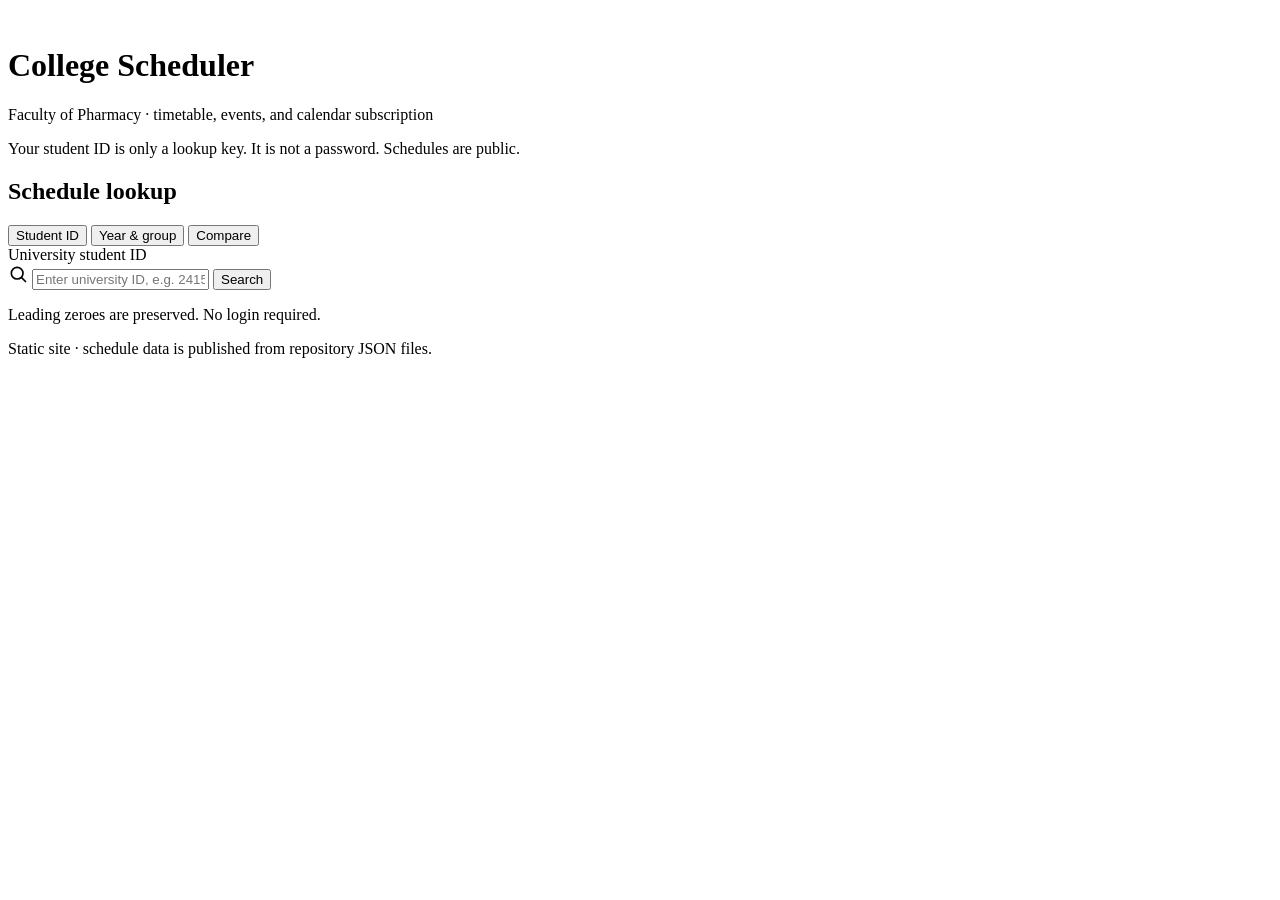
==== index.html @ 654dec91 "Update index.html" ====
<!doctype html>
<html lang="en">
  <head>
    <meta charset="utf-8" />
    <meta name="viewport" content="width=device-width, initial-scale=1" />
    <meta name="color-scheme" content="light" />
    <meta
      name="description"
      content="College timetable lookup with Google Calendar-style weekly and daily schedule views, plus a cross-cohort schedule comparison tool."
    />
    <title>College Scheduler</title>

    <link rel="icon" type="image/svg+xml" href="assets/favicon.svg" />
    <link rel="apple-touch-icon" href="assets/favicon.svg" />
    <meta name="theme-color" content="#1a73e8" />

    <link rel="stylesheet" href="assets/css/main.css" />
    <link rel="stylesheet" href="assets/css/components.css" />
    <link rel="stylesheet" href="assets/css/schedule.css" />
    <style>
      .field-grid-4 { grid-template-columns: repeat(4, minmax(0, 1fr)); }
      @media (max-width: 980px) { .field-grid-4 { grid-template-columns: repeat(2, minmax(0, 1fr)); } }
      @media (max-width: 560px) { .field-grid-4 { grid-template-columns: minmax(0, 1fr); } }

      /* ---- Compare tab ---- */
      .cmp-subseg { display: inline-flex; gap: 6px; margin: 4px 0 12px; }
      .cmp-subseg button {
        border: 1px solid var(--line); background: var(--surface); color: var(--text);
        padding: 6px 12px; border-radius: 999px; cursor: pointer; font: inherit; font-size: 0.85rem;
      }
      .cmp-subseg button.active { background: var(--accent-soft); border-color: var(--accent); color: var(--accent); font-weight: 600; }
      .cmp-controls { display: flex; flex-wrap: wrap; gap: 10px 14px; align-items: flex-end; }
      .cmp-controls .field { display: flex; flex-direction: column; gap: 3px; min-width: 0; }
      .cmp-controls label { font-size: 0.72rem; color: var(--muted); text-transform: uppercase; letter-spacing: .03em; }
      .cmp-controls input, .cmp-controls select { font: inherit; padding: 6px 8px; border: 1px solid var(--line); border-radius: 8px; background: var(--surface); color: var(--text); min-width: 0; }
      .cmp-controls input[type="time"] { width: 110px; }
      .cmp-controls input[type="date"] { width: 150px; }
      .cmp-radio { display: inline-flex; gap: 10px; align-items: center; font-size: 0.85rem; }
      .cmp-quick { display: flex; flex-wrap: wrap; gap: 4px; }
      .cmp-quick button { border: 1px solid var(--line); background: var(--surface); border-radius: 6px; padding: 3px 7px; font: inherit; font-size: 0.72rem; cursor: pointer; color: var(--text); }
      .cmp-quick button:hover { border-color: var(--accent); color: var(--accent); }
      .cmp-summary { font-size: 0.85rem; color: var(--muted); margin: 8px 0; }
      .cmp-summary strong { color: var(--text); }

      .cmp-chips { display: flex; flex-wrap: wrap; gap: 6px; margin: 8px 0; min-height: 28px; }
      .cmp-chip { display: inline-flex; align-items: center; gap: 6px; border: 1px solid var(--line); border-radius: 999px; padding: 3px 6px 3px 10px; font-size: 0.8rem; background: var(--surface); }
      .cmp-chip.ref { border-color: var(--accent); background: var(--accent-soft); }
      .cmp-chip .cmp-chip-star { border: none; background: none; cursor: pointer; font-size: 0.85rem; color: var(--muted); padding: 0 2px; }
      .cmp-chip.ref .cmp-chip-star { color: var(--accent); }
      .cmp-chip .cmp-chip-x { border: none; background: none; cursor: pointer; color: var(--muted); font-size: 0.9rem; line-height: 1; padding: 0 2px; }
      .cmp-chip .cmp-chip-x:hover { color: #d93025; }

      .cmp-scroll { overflow: auto; max-height: 70vh; border: 1px solid var(--line); border-radius: 10px; }
      table.cmp-table { border-collapse: collapse; width: 100%; font-size: 0.82rem; }
      table.cmp-table th, table.cmp-table td { padding: 6px 9px; border-bottom: 1px solid var(--line); text-align: left; vertical-align: top; }
      table.cmp-table thead th { position: sticky; top: 0; background: var(--surface); z-index: 2; font-size: 0.72rem; text-transform: uppercase; letter-spacing: .03em; color: var(--muted); }
      table.cmp-table td.cmp-time { white-space: nowrap; color: var(--muted); font-variant-numeric: tabular-nums; position: sticky; left: 0; background: var(--surface); z-index: 1; }
      table.cmp-table thead th.cmp-time { z-index: 3; }
      .cmp-status-free { color: #188038; font-weight: 600; }
      .cmp-status-busy { color: #b06000; font-weight: 600; }
      .cmp-ev { display: block; padding: 1px 4px; border-radius: 5px; margin: 1px 0; border-left: 3px solid var(--line); }
      .cmp-ev.free { color: var(--muted); border-left-color: transparent; }
      .cmp-swok { color: #188038; font-weight: 700; }
      .cmp-swbad { color: #d93025; font-weight: 700; }
      .cmp-col-ref { background: var(--accent-soft); }
      .cmp-common { display: flex; flex-wrap: wrap; gap: 6px; margin-top: 8px; }
      .cmp-common .win { border: 1px solid #188038; color: #188038; background: #e6f4ea; border-radius: 6px; padding: 2px 8px; font-size: 0.78rem; }
      .cmp-empty { color: var(--muted); font-size: 0.85rem; padding: 8px 0; }
      .cmp-actions { display: flex; flex-wrap: wrap; gap: 8px; margin-top: 8px; }
    </style>
  </head>
  <body>
    <div class="app-shell">
      <header class="topbar">
        <div class="topbar-brand">
          <img class="logo-mark" src="assets/favicon.svg" alt="" aria-hidden="true" />
          <div class="brand-text">
            <h1 id="site-title">College Scheduler</h1>
            <p id="site-subtitle">
              Faculty of Pharmacy · timetable, events, and calendar subscription
            </p>
          </div>
        </div>

        <p class="privacy-note" id="privacy-notice">
          Your student ID is only a lookup key. It is not a password. Schedules are public.
        </p>
      </header>

      <section class="lookup-panel" aria-labelledby="lookup-heading">
        <h2 id="lookup-heading" class="sr-only">Schedule lookup</h2>

        <div class="lookup-card">
          <div class="segmented" role="group" aria-label="Lookup method">
            <button type="button" class="segment active" data-mode="id" aria-pressed="true">
              Student ID
            </button>
            <button type="button" class="segment" data-mode="manual" aria-pressed="false">
              Year &amp; group
            </button>
            <button type="button" class="segment" data-mode="compare" aria-pressed="false">
              Compare
            </button>
          </div>

          <form id="id-form" class="lookup-form">
            <label class="sr-only" for="student-id">University student ID</label>
            <div class="search-field">
              <span class="search-icon" aria-hidden="true">
                <svg viewBox="0 0 24 24" width="20" height="20" fill="none" stroke="currentColor" stroke-width="2" stroke-linecap="round" stroke-linejoin="round">
                  <circle cx="11" cy="11" r="7"></circle>
                  <line x1="21" y1="21" x2="16.65" y2="16.65"></line>
                </svg>
              </span>
              <input
                id="student-id"
                name="student-id"
                type="text"
                inputmode="numeric"
                autocomplete="off"
                spellcheck="false"
                placeholder="Enter university ID, e.g. 2415001"
                required
              />
              <button class="btn primary" type="submit">Search</button>
            </div>
            <p class="hint">Leading zeroes are preserved. No login required.</p>
          </form>

          <form id="manual-form" class="lookup-form" hidden>
            <div class="field-grid field-grid-4">
              <div class="field">
                <label for="program-select">Program</label>
                <select id="program-select" required></select>
              </div>
              <div class="field">
                <label for="year-select">Academic year</label>
                <select id="year-select" required></select>
              </div>
              <div class="field">
                <label for="level-select">Year</label>
                <select id="level-select" required></select>
              </div>
              <div class="field">
                <label for="group-select">Practical group</label>
                <select id="group-select" required></select>
              </div>
            </div>

            <div class="form-actions">
              <button class="btn primary" type="submit">View timetable</button>
              <p class="hint">
                Pick your year (1st, 2nd, 3rd…), then the group printed on your official schedule.
              </p>
            </div>
          </form>

          <form id="compare-form" class="lookup-form" hidden>
            <div class="cmp-subseg" role="group" aria-label="Compare mode">
              <button type="button" class="active" data-cmode="slot" aria-pressed="true">Slot finder</button>
              <button type="button" data-cmode="side" aria-pressed="false">Side by side</button>
            </div>

            <!-- Slot finder (event organizers) -->
            <div id="cmp-slot-panel">
              <div class="cmp-controls">
                <div class="field">
                  <label for="cmp-scope">Scope</label>
                  <select id="cmp-scope">
                    <option value="all">All programs</option>
                    <option value="pharmd">PharmD (general)</option>
                    <option value="clinical-pharmacy">Clinical Pharmacy</option>
                  </select>
                </div>
                <div class="field">
                  <label>Granularity</label>
                  <span class="cmp-radio">
                    <label><input type="radio" name="cmp-gran" value="group" checked /> Group</label>
                    <label><input type="radio" name="cmp-gran" value="subgroup" /> Subgroup</label>
                  </span>
                </div>
                <div class="field">
                  <label for="cmp-date">Date</label>
                  <input type="date" id="cmp-date" required />
                </div>
                <div class="field">
                  <label for="cmp-start">From</label>
                  <input type="time" id="cmp-start" value="17:00" required />
                </div>
                <div class="field">
                  <label for="cmp-end">To</label>
                  <input type="time" id="cmp-end" value="18:00" required />
                </div>
                <div class="field">
                  <label>Quick fill</label>
                  <span class="cmp-quick" id="cmp-quick">
                    <button type="button" data-wd="Sunday">Sun</button>
                    <button type="button" data-wd="Monday">Mon</button>
                    <button type="button" data-wd="Tuesday">Tue</button>
                    <button type="button" data-wd="Wednesday">Wed</button>
                    <button type="button" data-wd="Thursday">Thu</button>
                    <button type="button" data-wd="Friday">Fri</button>
                    <button type="button" data-wd="Saturday">Sat</button>
                  </span>
                </div>
                <div class="field">
                  <label>&nbsp;</label>
                  <button class="btn primary" type="submit">Find free cohorts</button>
                </div>
              </div>
              <p class="hint">Pick the actual date — rotation weeks, batch ranges, exams and the mid‑term blackout are honored, so “Monday 5pm” is answered for that specific Monday.</p>
              <div id="cmp-slot-result"></div>
            </div>

            <!-- Side by side (class switching / comparison) -->
            <div id="cmp-side-panel" hidden>
              <div class="cmp-controls">
                <div class="field">
                  <label for="cmp-p-program">Program</label>
                  <select id="cmp-p-program"></select>
                </div>
                <div class="field">
                  <label for="cmp-p-year">Academic year</label>
                  <select id="cmp-p-year"></select>
                </div>
                <div class="field">
                  <label for="cmp-p-level">Year</label>
                  <select id="cmp-p-level"></select>
                </div>
                <div class="field">
                  <label for="cmp-p-group">Group</label>
                  <select id="cmp-p-group"></select>
                </div>
                <div class="field">
                  <label for="cmp-p-sub">Subgroup</label>
                  <select id="cmp-p-sub">
                    <option value="">Whole group</option>
                  </select>
                </div>
                <div class="field">
                  <label>&nbsp;</label>
                  <div class="cmp-actions">
                    <button class="btn quiet" type="button" id="cmp-add">Add</button>
                    <button class="btn quiet" type="button" id="cmp-add-all-year">Add all of this year</button>
                    <button class="btn quiet" type="button" id="cmp-add-mine">＋ My schedule</button>
                    <button class="btn quiet" type="button" id="cmp-clear">Clear</button>
                  </div>
                </div>
              </div>

              <div class="cmp-chips" id="cmp-chips" aria-label="Selected cohorts to compare"></div>

              <div class="cmp-controls" style="margin-top:6px;">
                <div class="field">
                  <label>Day</label>
                  <div class="cmp-actions" style="margin:0;">
                    <button class="icon-btn" type="button" id="cmp-prev-day" aria-label="Previous day">‹</button>
                    <button class="btn quiet" type="button" id="cmp-today-day">Today</button>
                    <button class="icon-btn" type="button" id="cmp-next-day" aria-label="Next day">›</button>
                  </div>
                </div>
                <div class="field">
                  <label for="cmp-side-date">Date</label>
                  <input type="date" id="cmp-side-date" required />
                </div>
              </div>

              <div id="cmp-side-result"></div>
            </div>
          </form>

          <div id="status" class="status info" role="status" aria-live="polite"></div>
        </div>
      </section>

      <section id="result" class="workspace" hidden>
        <div class="workspace-header">
          <div class="workspace-title">
            <h2 id="period-heading">Schedule</h2>
            <div class="nav-controls">
              <button type="button" class="icon-btn" id="prev-period" aria-label="Previous period">‹</button>
              <button type="button" class="btn quiet" id="today-btn">Today</button>
              <button type="button" class="icon-btn" id="next-period" aria-label="Next period">›</button>
            </div>
          </div>

          <div class="view-switch" role="group" aria-label="Calendar view">
            <button type="button" class="view-btn active" data-view="weekly">Week</button>
            <button type="button" class="view-btn" data-view="daily">Day</button>
            <button type="button" class="view-btn" data-view="upcoming">List</button>
          </div>
        </div>

        <div id="assignment-summary" class="summary-strip"></div>
        <div id="timetable" class="calendar-container"></div>

        <section class="subscription-card" aria-labelledby="subscription-heading">
          <h2 id="subscription-heading">Google Calendar subscription</h2>
          <div id="calendar-links"></div>
        </section>
      </section>

      <footer class="footer">
        Static site · schedule data is published from repository JSON files.
      </footer>
    </div>

    <script type="module" src="assets/js/app.js"></script>
  </body>
</html>
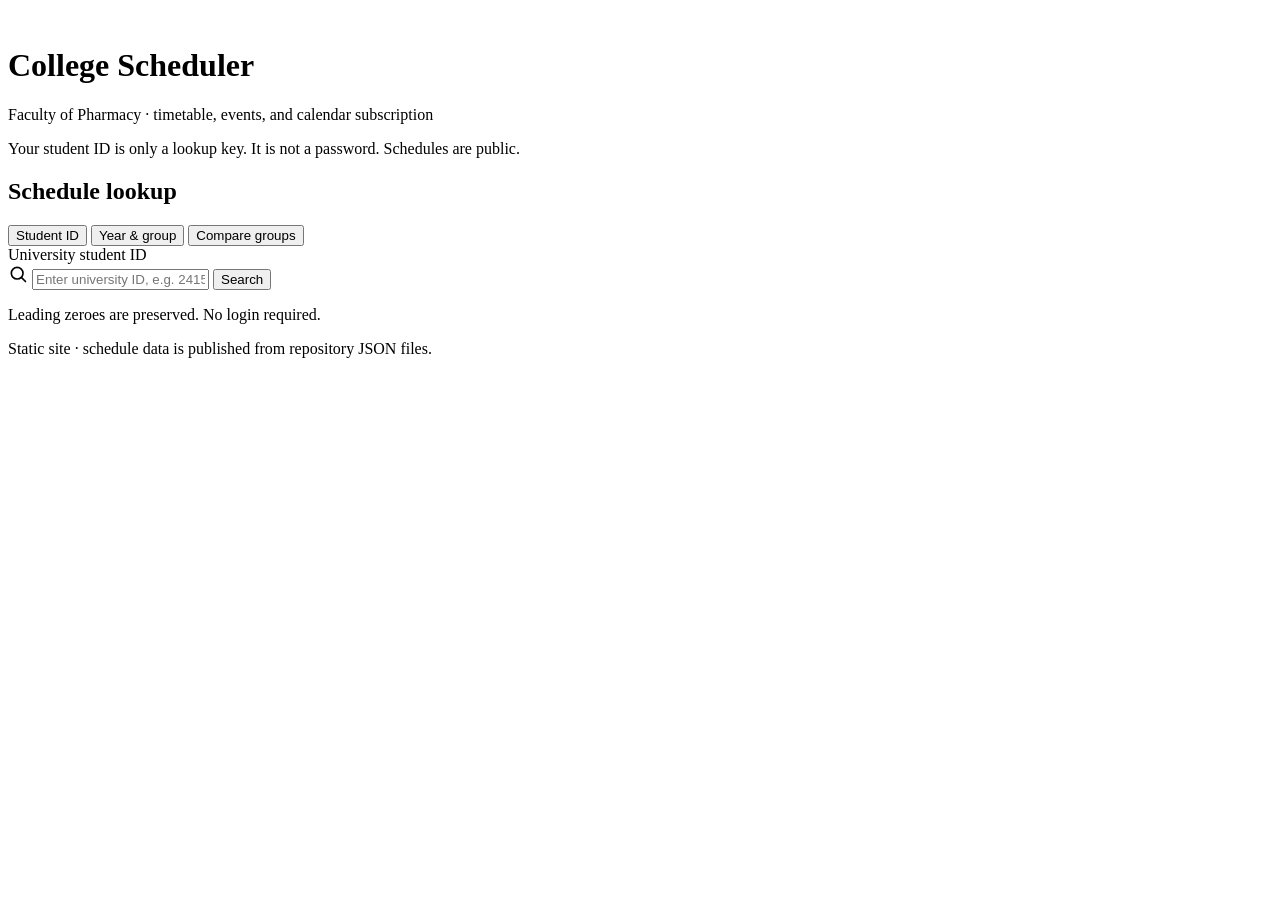
==== commit 5e51dac1: "Update index.html" ====
--- a/index.html
+++ b/index.html
@@ -6,7 +6,7 @@
     <meta name="color-scheme" content="light" />
     <meta
       name="description"
-      content="College timetable lookup with Google Calendar-style weekly and daily schedule views, plus a cross-cohort schedule comparison tool."
+      content="College timetable lookup with Google Calendar-style weekly and daily schedule views, plus a cross-group schedule comparison tool."
     />
     <title>College Scheduler</title>
 
@@ -23,50 +23,62 @@
       @media (max-width: 560px) { .field-grid-4 { grid-template-columns: minmax(0, 1fr); } }
 
       /* ---- Compare tab ---- */
-      .cmp-subseg { display: inline-flex; gap: 6px; margin: 4px 0 12px; }
-      .cmp-subseg button {
-        border: 1px solid var(--line); background: var(--surface); color: var(--text);
-        padding: 6px 12px; border-radius: 999px; cursor: pointer; font: inherit; font-size: 0.85rem;
-      }
-      .cmp-subseg button.active { background: var(--accent-soft); border-color: var(--accent); color: var(--accent); font-weight: 600; }
+      .cmp-intro { background: var(--accent-soft); border: 1px solid var(--accent); border-radius: 10px; padding: 10px 12px; font-size: 0.9rem; margin-bottom: 12px; }
+      .cmp-intro strong { color: var(--accent); }
+      .cmp-modes { display: grid; grid-template-columns: 1fr 1fr; gap: 10px; margin-bottom: 14px; }
+      @media (max-width: 640px) { .cmp-modes { grid-template-columns: 1fr; } }
+      .cmp-mode-card { border: 1px solid var(--line); border-radius: 12px; padding: 12px; cursor: pointer; background: var(--surface); text-align: left; font: inherit; color: var(--text); }
+      .cmp-mode-card.active { border-color: var(--accent); box-shadow: 0 0 0 2px var(--accent-soft); }
+      .cmp-mode-card h3 { margin: 0 0 4px; font-size: 1rem; }
+      .cmp-mode-card p { margin: 0; font-size: 0.82rem; color: var(--muted); }
+      .cmp-mode-card .emoji { font-size: 1.3rem; margin-right: 6px; }
+
       .cmp-controls { display: flex; flex-wrap: wrap; gap: 10px 14px; align-items: flex-end; }
       .cmp-controls .field { display: flex; flex-direction: column; gap: 3px; min-width: 0; }
       .cmp-controls label { font-size: 0.72rem; color: var(--muted); text-transform: uppercase; letter-spacing: .03em; }
-      .cmp-controls input, .cmp-controls select { font: inherit; padding: 6px 8px; border: 1px solid var(--line); border-radius: 8px; background: var(--surface); color: var(--text); min-width: 0; }
+      .cmp-controls input, .cmp-controls select { font: inherit; padding: 7px 8px; border: 1px solid var(--line); border-radius: 8px; background: var(--surface); color: var(--text); min-width: 0; }
       .cmp-controls input[type="time"] { width: 110px; }
-      .cmp-controls input[type="date"] { width: 150px; }
-      .cmp-radio { display: inline-flex; gap: 10px; align-items: center; font-size: 0.85rem; }
+      .cmp-controls input[type="date"] { width: 155px; }
+      .cmp-radio { display: inline-flex; gap: 12px; align-items: center; font-size: 0.85rem; padding: 7px 0; }
+      .cmp-radio label { display: inline-flex; gap: 5px; align-items: center; text-transform: none; letter-spacing: 0; color: var(--text); font-size: 0.85rem; }
       .cmp-quick { display: flex; flex-wrap: wrap; gap: 4px; }
-      .cmp-quick button { border: 1px solid var(--line); background: var(--surface); border-radius: 6px; padding: 3px 7px; font: inherit; font-size: 0.72rem; cursor: pointer; color: var(--text); }
+      .cmp-quick button { border: 1px solid var(--line); background: var(--surface); border-radius: 6px; padding: 5px 8px; font: inherit; font-size: 0.78rem; cursor: pointer; color: var(--text); }
       .cmp-quick button:hover { border-color: var(--accent); color: var(--accent); }
-      .cmp-summary { font-size: 0.85rem; color: var(--muted); margin: 8px 0; }
-      .cmp-summary strong { color: var(--text); }
-
-      .cmp-chips { display: flex; flex-wrap: wrap; gap: 6px; margin: 8px 0; min-height: 28px; }
-      .cmp-chip { display: inline-flex; align-items: center; gap: 6px; border: 1px solid var(--line); border-radius: 999px; padding: 3px 6px 3px 10px; font-size: 0.8rem; background: var(--surface); }
+
+      .cmp-legend { display: flex; flex-wrap: wrap; gap: 14px; font-size: 0.8rem; margin: 10px 0; color: var(--muted); }
+      .cmp-legend .dot { display: inline-block; width: 10px; height: 10px; border-radius: 50%; margin-right: 5px; vertical-align: middle; }
+      .dot-free { background: #188038; } .dot-busy { background: #b06000; } .dot-nodata { background: #9aa0a6; }
+
+      .cmp-summary { font-size: 0.95rem; margin: 8px 0; line-height: 1.5; }
+      .cmp-summary .big { font-size: 1.15rem; font-weight: 700; }
+      .cmp-summary .free-n { color: #188038; } .cmp-summary .busy-n { color: #b06000; } .cmp-summary .nodata-n { color: #9aa0a6; }
+
+      .cmp-chips { display: flex; flex-wrap: wrap; gap: 6px; margin: 8px 0; min-height: 30px; }
+      .cmp-chip { display: inline-flex; align-items: center; gap: 6px; border: 1px solid var(--line); border-radius: 999px; padding: 4px 6px 4px 10px; font-size: 0.82rem; background: var(--surface); }
       .cmp-chip.ref { border-color: var(--accent); background: var(--accent-soft); }
-      .cmp-chip .cmp-chip-star { border: none; background: none; cursor: pointer; font-size: 0.85rem; color: var(--muted); padding: 0 2px; }
+      .cmp-chip .cmp-chip-star { border: none; background: none; cursor: pointer; font-size: 0.95rem; color: var(--muted); padding: 0 2px; }
       .cmp-chip.ref .cmp-chip-star { color: var(--accent); }
-      .cmp-chip .cmp-chip-x { border: none; background: none; cursor: pointer; color: var(--muted); font-size: 0.9rem; line-height: 1; padding: 0 2px; }
+      .cmp-chip .cmp-chip-x { border: none; background: none; cursor: pointer; color: var(--muted); font-size: 1rem; line-height: 1; padding: 0 3px; }
       .cmp-chip .cmp-chip-x:hover { color: #d93025; }
 
       .cmp-scroll { overflow: auto; max-height: 70vh; border: 1px solid var(--line); border-radius: 10px; }
-      table.cmp-table { border-collapse: collapse; width: 100%; font-size: 0.82rem; }
-      table.cmp-table th, table.cmp-table td { padding: 6px 9px; border-bottom: 1px solid var(--line); text-align: left; vertical-align: top; }
-      table.cmp-table thead th { position: sticky; top: 0; background: var(--surface); z-index: 2; font-size: 0.72rem; text-transform: uppercase; letter-spacing: .03em; color: var(--muted); }
+      table.cmp-table { border-collapse: collapse; width: 100%; font-size: 0.85rem; }
+      table.cmp-table th, table.cmp-table td { padding: 7px 10px; border-bottom: 1px solid var(--line); text-align: left; vertical-align: top; }
+      table.cmp-table thead th { position: sticky; top: 0; background: var(--surface); z-index: 2; font-size: 0.74rem; text-transform: uppercase; letter-spacing: .03em; color: var(--muted); }
       table.cmp-table td.cmp-time { white-space: nowrap; color: var(--muted); font-variant-numeric: tabular-nums; position: sticky; left: 0; background: var(--surface); z-index: 1; }
       table.cmp-table thead th.cmp-time { z-index: 3; }
       .cmp-status-free { color: #188038; font-weight: 600; }
       .cmp-status-busy { color: #b06000; font-weight: 600; }
-      .cmp-ev { display: block; padding: 1px 4px; border-radius: 5px; margin: 1px 0; border-left: 3px solid var(--line); }
+      .cmp-status-nodata { color: #9aa0a6; font-style: italic; }
+      .cmp-ev { display: block; padding: 2px 5px; border-radius: 5px; margin: 1px 0; border-left: 3px solid var(--line); }
       .cmp-ev.free { color: var(--muted); border-left-color: transparent; }
-      .cmp-swok { color: #188038; font-weight: 700; }
-      .cmp-swbad { color: #d93025; font-weight: 700; }
+      .cmp-swok { color: #188038; font-weight: 700; } .cmp-swbad { color: #d93025; font-weight: 700; }
       .cmp-col-ref { background: var(--accent-soft); }
       .cmp-common { display: flex; flex-wrap: wrap; gap: 6px; margin-top: 8px; }
-      .cmp-common .win { border: 1px solid #188038; color: #188038; background: #e6f4ea; border-radius: 6px; padding: 2px 8px; font-size: 0.78rem; }
-      .cmp-empty { color: var(--muted); font-size: 0.85rem; padding: 8px 0; }
-      .cmp-actions { display: flex; flex-wrap: wrap; gap: 8px; margin-top: 8px; }
+      .cmp-common .win { border: 1px solid #188038; color: #188038; background: #e6f4ea; border-radius: 6px; padding: 3px 9px; font-size: 0.8rem; }
+      .cmp-empty { color: var(--muted); font-size: 0.88rem; padding: 8px 0; }
+      .cmp-actions { display: flex; flex-wrap: wrap; gap: 8px; margin-top: 8px; align-items: center; }
+      .cmp-toggle { display: inline-flex; gap: 6px; align-items: center; font-size: 0.85rem; }
     </style>
   </head>
   <body>
@@ -99,7 +111,7 @@
               Year &amp; group
             </button>
             <button type="button" class="segment" data-mode="compare" aria-pressed="false">
-              Compare
+              Compare groups
             </button>
           </div>
 
@@ -156,43 +168,33 @@
           </form>
 
           <form id="compare-form" class="lookup-form" hidden>
-            <div class="cmp-subseg" role="group" aria-label="Compare mode">
-              <button type="button" class="active" data-cmode="slot" aria-pressed="true">Slot finder</button>
-              <button type="button" data-cmode="side" aria-pressed="false">Side by side</button>
-            </div>
-
-            <!-- Slot finder (event organizers) -->
+            <div class="cmp-intro">
+              <strong>Compare class groups.</strong> Two ways to use it: <em>Find a free time</em>
+              (pick a day + time and see which groups are free — for planning an event), or
+              <em>Compare groups side by side</em> (see exactly when two or more groups overlap —
+              for swapping a class). Nothing you enter here is saved or sent anywhere.
+            </div>
+
+            <div class="cmp-modes" role="group" aria-label="What do you want to do?">
+              <button type="button" class="cmp-mode-card active" data-cmode="slot" aria-pressed="true">
+                <h3><span class="emoji" aria-hidden="true">🔍</span>Find a free time</h3>
+                <p>“Is Monday 5pm free for most groups?” — get a free/busy list for one moment.</p>
+              </button>
+              <button type="button" class="cmp-mode-card" data-cmode="side" aria-pressed="false">
+                <h3><span class="emoji" aria-hidden="true">🔀</span>Compare groups side by side</h3>
+                <p>“Can I switch into 2B’s Wednesday?” — see two or more groups’ days together.</p>
+              </button>
+            </div>
+
+            <!-- Find a free time (event planners) -->
             <div id="cmp-slot-panel">
               <div class="cmp-controls">
                 <div class="field">
-                  <label for="cmp-scope">Scope</label>
-                  <select id="cmp-scope">
-                    <option value="all">All programs</option>
-                    <option value="pharmd">PharmD (general)</option>
-                    <option value="clinical-pharmacy">Clinical Pharmacy</option>
-                  </select>
-                </div>
-                <div class="field">
-                  <label>Granularity</label>
-                  <span class="cmp-radio">
-                    <label><input type="radio" name="cmp-gran" value="group" checked /> Group</label>
-                    <label><input type="radio" name="cmp-gran" value="subgroup" /> Subgroup</label>
-                  </span>
-                </div>
-                <div class="field">
-                  <label for="cmp-date">Date</label>
+                  <label for="cmp-date">Which day?</label>
                   <input type="date" id="cmp-date" required />
                 </div>
                 <div class="field">
-                  <label for="cmp-start">From</label>
-                  <input type="time" id="cmp-start" value="17:00" required />
-                </div>
-                <div class="field">
-                  <label for="cmp-end">To</label>
-                  <input type="time" id="cmp-end" value="18:00" required />
-                </div>
-                <div class="field">
-                  <label>Quick fill</label>
+                  <label>Or jump to a weekday</label>
                   <span class="cmp-quick" id="cmp-quick">
                     <button type="button" data-wd="Sunday">Sun</button>
                     <button type="button" data-wd="Monday">Mon</button>
@@ -204,16 +206,40 @@
                   </span>
                 </div>
                 <div class="field">
+                  <label for="cmp-start">From</label>
+                  <input type="time" id="cmp-start" value="09:00" required />
+                </div>
+                <div class="field">
+                  <label for="cmp-end">To</label>
+                  <input type="time" id="cmp-end" value="10:00" required />
+                </div>
+                <div class="field">
+                  <label for="cmp-scope">Which program?</label>
+                  <select id="cmp-scope">
+                    <option value="all">Both programs</option>
+                    <option value="pharmd">PharmD (general)</option>
+                    <option value="clinical-pharmacy">Clinical Pharmacy</option>
+                  </select>
+                </div>
+                <div class="field">
+                  <label>Show as</label>
+                  <span class="cmp-radio">
+                    <label><input type="radio" name="cmp-gran" value="group" checked /> Whole group</label>
+                    <label><input type="radio" name="cmp-gran" value="subgroup" /> Sub‑group (1A, 1B…)</label>
+                  </span>
+                </div>
+                <div class="field">
                   <label>&nbsp;</label>
-                  <button class="btn primary" type="submit">Find free cohorts</button>
-                </div>
-              </div>
-              <p class="hint">Pick the actual date — rotation weeks, batch ranges, exams and the mid‑term blackout are honored, so “Monday 5pm” is answered for that specific Monday.</p>
+                  <button class="btn primary" type="submit">Check who’s free</button>
+                </div>
+              </div>
+              <p class="hint">Pick the <strong>exact date</strong> — the tool honors alternating A/B weeks, batch times, one‑off exams and the mid‑term break, so “Monday 9am” is answered for that specific Monday.</p>
               <div id="cmp-slot-result"></div>
             </div>
 
-            <!-- Side by side (class switching / comparison) -->
+            <!-- Compare side by side (class swapping) -->
             <div id="cmp-side-panel" hidden>
+              <p class="hint" style="margin-bottom:8px;">Add the groups you want to compare, then <strong>★ the one you’re trying to fit around</strong> (e.g. your own). A ✓ next to a session means the ★ group is free then, so you could sit it; ✗ means they’re busy.</p>
               <div class="cmp-controls">
                 <div class="field">
                   <label for="cmp-p-program">Program</label>
@@ -232,27 +258,27 @@
                   <select id="cmp-p-group"></select>
                 </div>
                 <div class="field">
-                  <label for="cmp-p-sub">Subgroup</label>
+                  <label for="cmp-p-sub">Sub‑group</label>
                   <select id="cmp-p-sub">
                     <option value="">Whole group</option>
                   </select>
                 </div>
                 <div class="field">
                   <label>&nbsp;</label>
-                  <div class="cmp-actions">
-                    <button class="btn quiet" type="button" id="cmp-add">Add</button>
+                  <div class="cmp-actions" style="margin:0;">
+                    <button class="btn quiet" type="button" id="cmp-add">＋ Add this group</button>
                     <button class="btn quiet" type="button" id="cmp-add-all-year">Add all of this year</button>
                     <button class="btn quiet" type="button" id="cmp-add-mine">＋ My schedule</button>
-                    <button class="btn quiet" type="button" id="cmp-clear">Clear</button>
+                    <button class="btn quiet" type="button" id="cmp-clear">Clear all</button>
                   </div>
                 </div>
               </div>
 
-              <div class="cmp-chips" id="cmp-chips" aria-label="Selected cohorts to compare"></div>
+              <div class="cmp-chips" id="cmp-chips" aria-label="Groups selected for comparison"></div>
 
               <div class="cmp-controls" style="margin-top:6px;">
                 <div class="field">
-                  <label>Day</label>
+                  <label>Day to view</label>
                   <div class="cmp-actions" style="margin:0;">
                     <button class="icon-btn" type="button" id="cmp-prev-day" aria-label="Previous day">‹</button>
                     <button class="btn quiet" type="button" id="cmp-today-day">Today</button>
@@ -260,7 +286,7 @@
                   </div>
                 </div>
                 <div class="field">
-                  <label for="cmp-side-date">Date</label>
+                  <label for="cmp-side-date">Or pick a date</label>
                   <input type="date" id="cmp-side-date" required />
                 </div>
               </div>
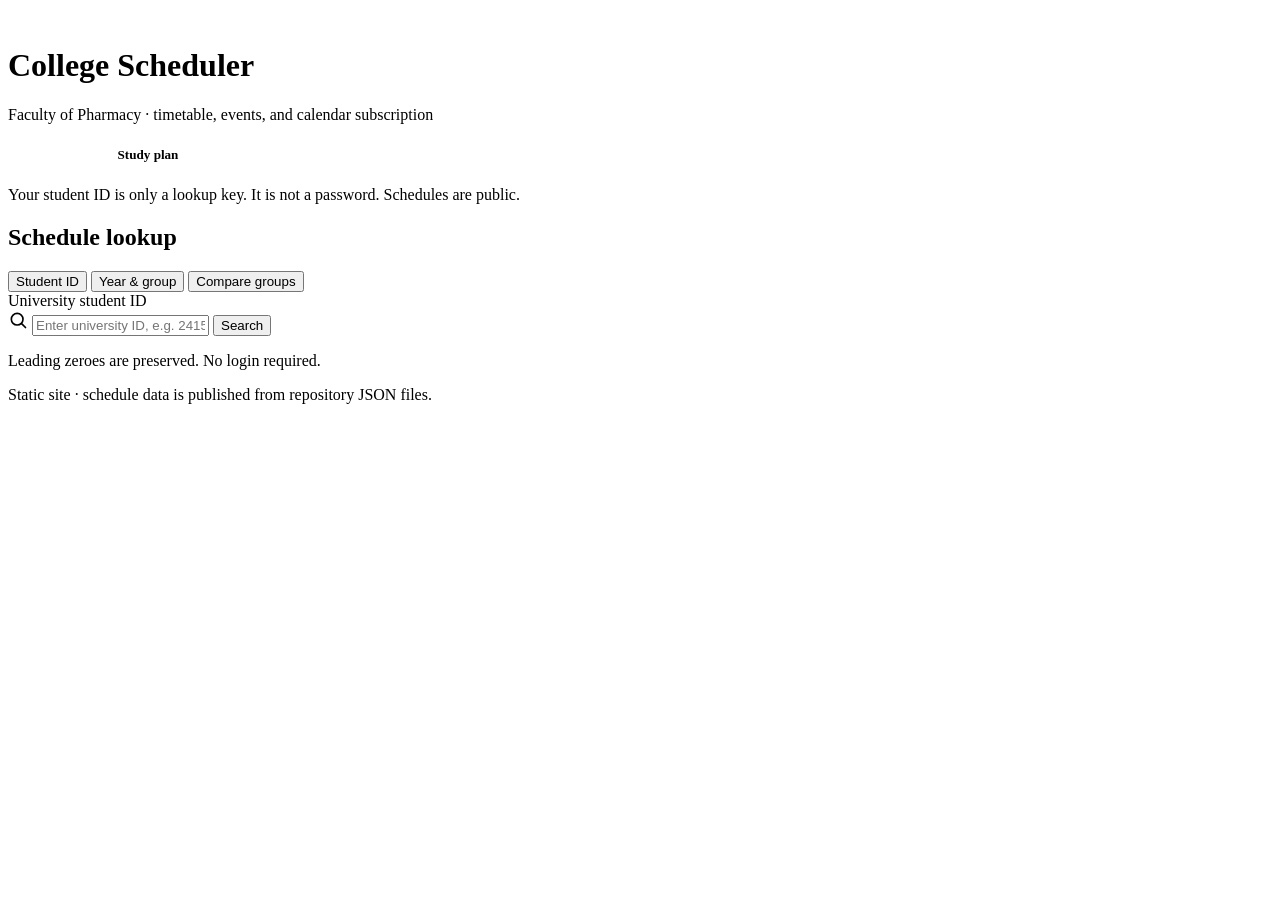
==== commit 8b6e9c4b: "Update index.html" ====
--- a/index.html
+++ b/index.html
@@ -21,6 +21,17 @@
       .field-grid-4 { grid-template-columns: repeat(4, minmax(0, 1fr)); }
       @media (max-width: 980px) { .field-grid-4 { grid-template-columns: repeat(2, minmax(0, 1fr)); } }
       @media (max-width: 560px) { .field-grid-4 { grid-template-columns: minmax(0, 1fr); } }
+
+      /* ---- Section nav ---- */
+      .site-nav { display: flex; gap: 4px; margin-left: 10px; overflow-x: auto; scrollbar-width: none; }
+      .site-nav::-webkit-scrollbar { display: none; }
+      .site-nav a {
+        text-decoration: none; color: var(--muted); font-weight: 600; font-size: 0.82rem;
+        padding: 6px 12px; border-radius: 999px; white-space: nowrap; border: 1px solid transparent;
+      }
+      .site-nav a:hover { background: var(--surface-2); color: var(--text); }
+      .site-nav a[aria-current="page"] { background: var(--accent); color: #fff; }
+      @media (max-width: 700px) { .site-nav { margin-left: 0; } }
 
       /* ---- Compare tab ---- */
       .cmp-intro { background: var(--accent-soft); border: 1px solid var(--accent); border-radius: 10px; padding: 10px 12px; font-size: 0.9rem; margin-bottom: 12px; }
@@ -92,6 +103,10 @@
               Faculty of Pharmacy · timetable, events, and calendar subscription
             </p>
           </div>
+          <nav class="site-nav" aria-label="Sections">
+            <a href="index.html" aria-current="page">Timetable</a>
+            <a href="study.html">Study plan</a>
+          </nav>
         </div>
 
         <p class="privacy-note" id="privacy-notice">
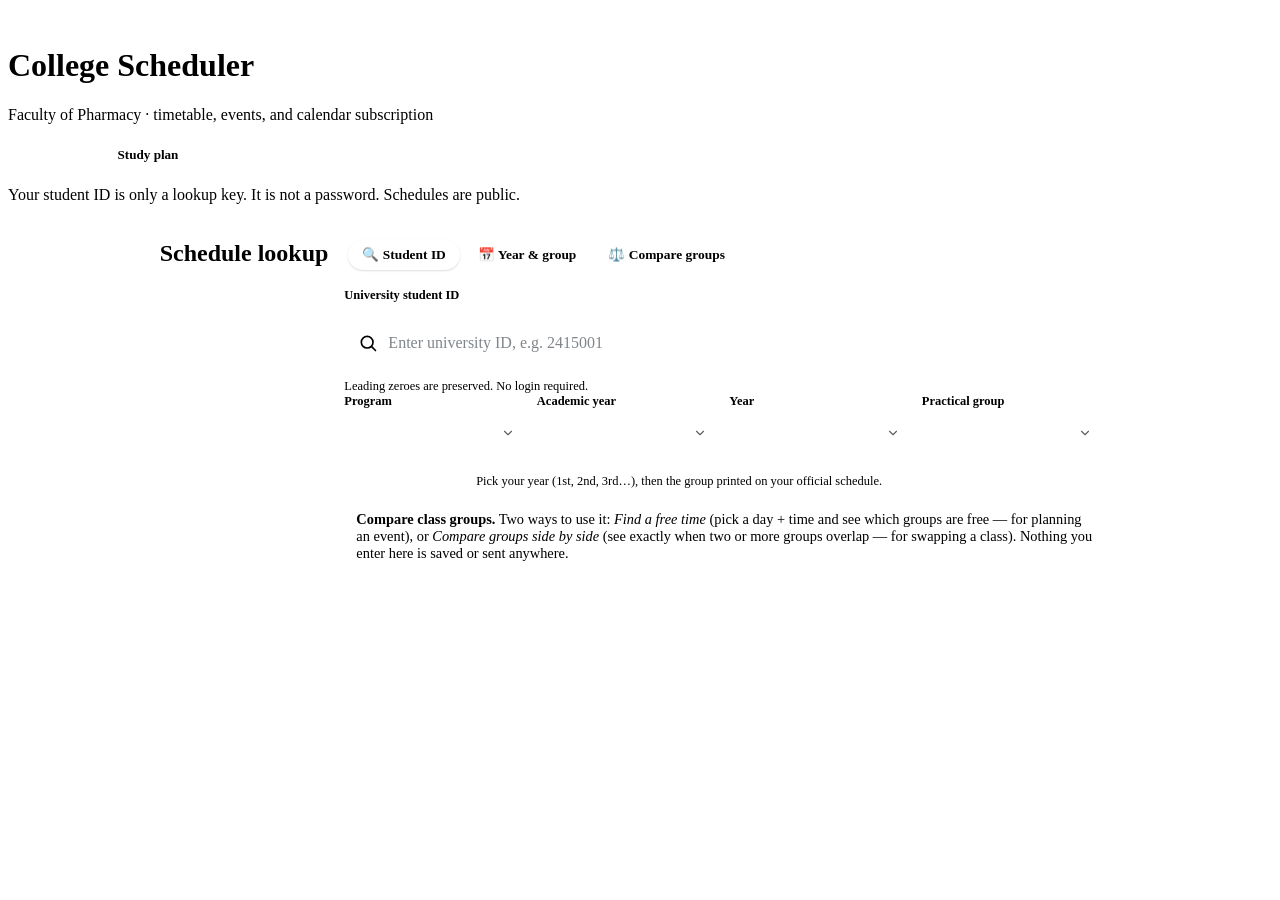
==== commit 9fd1e47c: "Update index.html" ====
--- a/index.html
+++ b/index.html
@@ -120,13 +120,16 @@
         <div class="lookup-card">
           <div class="segmented" role="group" aria-label="Lookup method">
             <button type="button" class="segment active" data-mode="id" aria-pressed="true">
-              Student ID
+              <span class="segment-icon" aria-hidden="true">🔍</span>
+              <span>Student ID</span>
             </button>
             <button type="button" class="segment" data-mode="manual" aria-pressed="false">
-              Year &amp; group
+              <span class="segment-icon" aria-hidden="true">📅</span>
+              <span>Year &amp; group</span>
             </button>
             <button type="button" class="segment" data-mode="compare" aria-pressed="false">
-              Compare groups
+              <span class="segment-icon" aria-hidden="true">⚖️</span>
+              <span>Compare groups</span>
             </button>
           </div>
 
@@ -188,164 +191,4 @@
               (pick a day + time and see which groups are free — for planning an event), or
               <em>Compare groups side by side</em> (see exactly when two or more groups overlap —
               for swapping a class). Nothing you enter here is saved or sent anywhere.
-            </div>
-
-            <div class="cmp-modes" role="group" aria-label="What do you want to do?">
-              <button type="button" class="cmp-mode-card active" data-cmode="slot" aria-pressed="true">
-                <h3><span class="emoji" aria-hidden="true">🔍</span>Find a free time</h3>
-                <p>“Is Monday 5pm free for most groups?” — get a free/busy list for one moment.</p>
-              </button>
-              <button type="button" class="cmp-mode-card" data-cmode="side" aria-pressed="false">
-                <h3><span class="emoji" aria-hidden="true">🔀</span>Compare groups side by side</h3>
-                <p>“Can I switch into 2B’s Wednesday?” — see two or more groups’ days together.</p>
-              </button>
-            </div>
-
-            <!-- Find a free time (event planners) -->
-            <div id="cmp-slot-panel">
-              <div class="cmp-controls">
-                <div class="field">
-                  <label for="cmp-date">Which day?</label>
-                  <input type="date" id="cmp-date" required />
-                </div>
-                <div class="field">
-                  <label>Or jump to a weekday</label>
-                  <span class="cmp-quick" id="cmp-quick">
-                    <button type="button" data-wd="Sunday">Sun</button>
-                    <button type="button" data-wd="Monday">Mon</button>
-                    <button type="button" data-wd="Tuesday">Tue</button>
-                    <button type="button" data-wd="Wednesday">Wed</button>
-                    <button type="button" data-wd="Thursday">Thu</button>
-                    <button type="button" data-wd="Friday">Fri</button>
-                    <button type="button" data-wd="Saturday">Sat</button>
-                  </span>
-                </div>
-                <div class="field">
-                  <label for="cmp-start">From</label>
-                  <input type="time" id="cmp-start" value="09:00" required />
-                </div>
-                <div class="field">
-                  <label for="cmp-end">To</label>
-                  <input type="time" id="cmp-end" value="10:00" required />
-                </div>
-                <div class="field">
-                  <label for="cmp-scope">Which program?</label>
-                  <select id="cmp-scope">
-                    <option value="all">Both programs</option>
-                    <option value="pharmd">PharmD (general)</option>
-                    <option value="clinical-pharmacy">Clinical Pharmacy</option>
-                  </select>
-                </div>
-                <div class="field">
-                  <label>Show as</label>
-                  <span class="cmp-radio">
-                    <label><input type="radio" name="cmp-gran" value="group" checked /> Whole group</label>
-                    <label><input type="radio" name="cmp-gran" value="subgroup" /> Sub‑group (1A, 1B…)</label>
-                  </span>
-                </div>
-                <div class="field">
-                  <label>&nbsp;</label>
-                  <button class="btn primary" type="submit">Check who’s free</button>
-                </div>
-              </div>
-              <p class="hint">Pick the <strong>exact date</strong> — the tool honors alternating A/B weeks, batch times, one‑off exams and the mid‑term break, so “Monday 9am” is answered for that specific Monday.</p>
-              <div id="cmp-slot-result"></div>
-            </div>
-
-            <!-- Compare side by side (class swapping) -->
-            <div id="cmp-side-panel" hidden>
-              <p class="hint" style="margin-bottom:8px;">Add the groups you want to compare, then <strong>★ the one you’re trying to fit around</strong> (e.g. your own). A ✓ next to a session means the ★ group is free then, so you could sit it; ✗ means they’re busy.</p>
-              <div class="cmp-controls">
-                <div class="field">
-                  <label for="cmp-p-program">Program</label>
-                  <select id="cmp-p-program"></select>
-                </div>
-                <div class="field">
-                  <label for="cmp-p-year">Academic year</label>
-                  <select id="cmp-p-year"></select>
-                </div>
-                <div class="field">
-                  <label for="cmp-p-level">Year</label>
-                  <select id="cmp-p-level"></select>
-                </div>
-                <div class="field">
-                  <label for="cmp-p-group">Group</label>
-                  <select id="cmp-p-group"></select>
-                </div>
-                <div class="field">
-                  <label for="cmp-p-sub">Sub‑group</label>
-                  <select id="cmp-p-sub">
-                    <option value="">Whole group</option>
-                  </select>
-                </div>
-                <div class="field">
-                  <label>&nbsp;</label>
-                  <div class="cmp-actions" style="margin:0;">
-                    <button class="btn quiet" type="button" id="cmp-add">＋ Add this group</button>
-                    <button class="btn quiet" type="button" id="cmp-add-all-year">Add all of this year</button>
-                    <button class="btn quiet" type="button" id="cmp-add-mine">＋ My schedule</button>
-                    <button class="btn quiet" type="button" id="cmp-clear">Clear all</button>
-                  </div>
-                </div>
-              </div>
-
-              <div class="cmp-chips" id="cmp-chips" aria-label="Groups selected for comparison"></div>
-
-              <div class="cmp-controls" style="margin-top:6px;">
-                <div class="field">
-                  <label>Day to view</label>
-                  <div class="cmp-actions" style="margin:0;">
-                    <button class="icon-btn" type="button" id="cmp-prev-day" aria-label="Previous day">‹</button>
-                    <button class="btn quiet" type="button" id="cmp-today-day">Today</button>
-                    <button class="icon-btn" type="button" id="cmp-next-day" aria-label="Next day">›</button>
-                  </div>
-                </div>
-                <div class="field">
-                  <label for="cmp-side-date">Or pick a date</label>
-                  <input type="date" id="cmp-side-date" required />
-                </div>
-              </div>
-
-              <div id="cmp-side-result"></div>
-            </div>
-          </form>
-
-          <div id="status" class="status info" role="status" aria-live="polite"></div>
-        </div>
-      </section>
-
-      <section id="result" class="workspace" hidden>
-        <div class="workspace-header">
-          <div class="workspace-title">
-            <h2 id="period-heading">Schedule</h2>
-            <div class="nav-controls">
-              <button type="button" class="icon-btn" id="prev-period" aria-label="Previous period">‹</button>
-              <button type="button" class="btn quiet" id="today-btn">Today</button>
-              <button type="button" class="icon-btn" id="next-period" aria-label="Next period">›</button>
-            </div>
-          </div>
-
-          <div class="view-switch" role="group" aria-label="Calendar view">
-            <button type="button" class="view-btn active" data-view="weekly">Week</button>
-            <button type="button" class="view-btn" data-view="daily">Day</button>
-            <button type="button" class="view-btn" data-view="upcoming">List</button>
-          </div>
-        </div>
-
-        <div id="assignment-summary" class="summary-strip"></div>
-        <div id="timetable" class="calendar-container"></div>
-
-        <section class="subscription-card" aria-labelledby="subscription-heading">
-          <h2 id="subscription-heading">Google Calendar subscription</h2>
-          <div id="calendar-links"></div>
-        </section>
-      </section>
-
-      <footer class="footer">
-        Static site · schedule data is published from repository JSON files.
-      </footer>
-    </div>
-
-    <script type="module" src="assets/js/app.js"></script>
-  </body>
-</html>
+            
--- a/assets/css/components.css
+++ b/assets/css/components.css
@@ -0,0 +1,555 @@
+.lookup-panel {
+  display: flex;
+  justify-content: center;
+  min-width: 0;
+  margin-bottom: 18px;
+}
+
+.lookup-card {
+  width: min(760px, 100%);
+  min-width: 0;
+  background: var(--surface);
+  border: 1px solid var(--line);
+  border-radius: 14px;
+  box-shadow: var(--shadow);
+  padding: 16px;
+}
+
+.segmented {
+  display: inline-flex;
+  gap: 4px;
+  max-width: 100%;
+  padding: 4px;
+  background: var(--surface-2);
+  border-radius: 999px;
+  margin-bottom: 14px;
+}
+
+.segment {
+  appearance: none;
+  border: 0;
+  background: transparent;
+  color: var(--muted);
+  font: inherit;
+  font-size: 0.84rem;
+  font-weight: 600;
+  padding: 7px 14px;
+  border-radius: 999px;
+  cursor: pointer;
+  white-space: nowrap;
+}
+
+.segment:hover {
+  background: rgba(255, 255, 255, 0.65);
+  color: var(--text);
+}
+
+.segment.active {
+  background: var(--surface);
+  color: var(--text);
+  box-shadow: 0 1px 2px rgba(60, 64, 67, 0.18);
+}
+
+/* minmax(0,1fr) is the overflow fix: an implicit/auto track otherwise
+   sizes to the search row's min-content and refuses to shrink. */
+.lookup-form {
+  display: grid;
+  grid-template-columns: minmax(0, 1fr);
+  gap: 10px;
+  min-width: 0;
+}
+
+.search-field {
+  display: flex;
+  align-items: center;
+  gap: 8px;
+  min-width: 0;
+  max-width: 100%;
+  border: 1px solid var(--line-strong);
+  border-radius: 999px;
+  background: var(--surface);
+  padding: 6px 6px 6px 14px;
+  transition: border-color 0.15s ease, box-shadow 0.15s ease;
+}
+
+.search-field:focus-within {
+  border-color: var(--accent);
+  box-shadow: 0 0 0 3px var(--accent-soft);
+}
+
+.search-icon {
+  display: grid;
+  place-items: center;
+  color: var(--muted);
+  flex: 0 0 auto;
+}
+
+.search-field input {
+  flex: 1 1 auto;
+  min-width: 0;
+  width: 100%;
+  height: 38px;
+  border: 0;
+  outline: none;
+  background: transparent;
+  color: var(--text);
+  font: inherit;
+  /* 16px prevents mobile focus-zoom, which shifted the whole page. */
+  font-size: 16px;
+}
+
+.search-field input::placeholder {
+  color: #80868b;
+}
+
+label {
+  display: block;
+  margin-bottom: 4px;
+  color: var(--text-2);
+  font-size: 0.78rem;
+  font-weight: 600;
+}
+
+input:not(.search-field input),
+select {
+  width: 100%;
+  min-width: 0;
+  height: 40px;
+  border: 1px solid var(--line-strong);
+  border-radius: 8px;
+  background: var(--surface);
+  color: var(--text);
+  padding: 0 12px;
+  font: inherit;
+  font-size: 16px;
+  outline: none;
+}
+
+input:not(.search-field input):focus,
+select:focus {
+  border-color: var(--accent);
+  box-shadow: 0 0 0 3px var(--accent-soft);
+}
+
+select {
+  appearance: none;
+  background-image: url("data:image/svg+xml,%3Csvg xmlns='http://www.w3.org/2000/svg' width='14' height='14' viewBox='0 0 24 24' fill='none' stroke='%235f6368' stroke-width='2' stroke-linecap='round' stroke-linejoin='round'%3E%3Cpolyline points='6 9 12 15 18 9'/%3E%3C/svg%3E");
+  background-repeat: no-repeat;
+  background-position: right 12px center;
+  padding-right: 34px;
+  cursor: pointer;
+  text-overflow: ellipsis;
+}
+
+.field-grid {
+  display: grid;
+  grid-template-columns: repeat(3, minmax(0, 1fr));
+  gap: 10px;
+  min-width: 0;
+}
+
+.field {
+  min-width: 0;
+}
+
+.form-actions {
+  display: flex;
+  align-items: center;
+  gap: 10px;
+  flex-wrap: wrap;
+  min-width: 0;
+}
+
+.btn {
+  appearance: none;
+  display: inline-flex;
+  align-items: center;
+  justify-content: center;
+  gap: 6px;
+  height: 38px;
+  padding: 0 16px;
+  border: 1px solid var(--line-strong);
+  border-radius: 999px;
+  background: var(--surface);
+  color: var(--text);
+  font: inherit;
+  font-size: 0.88rem;
+  font-weight: 600;
+  text-decoration: none;
+  cursor: pointer;
+  white-space: nowrap;
+  flex: 0 0 auto;
+}
+
+.btn:hover {
+  background: var(--surface-2);
+}
+
+.btn.primary {
+  background: var(--accent);
+  border-color: var(--accent);
+  color: #fff;
+}
+
+.btn.primary:hover {
+  background: var(--accent-dark);
+  border-color: var(--accent-dark);
+}
+
+.btn.quiet {
+  background: var(--surface);
+  color: var(--text-2);
+}
+
+.icon-btn {
+  appearance: none;
+  width: 34px;
+  height: 34px;
+  border: 1px solid var(--line);
+  border-radius: 50%;
+  background: var(--surface);
+  color: var(--text-2);
+  font-size: 1.2rem;
+  line-height: 1;
+  cursor: pointer;
+  flex: 0 0 auto;
+}
+
+.icon-btn:hover {
+  background: var(--surface-2);
+}
+
+.hint {
+  margin: 0;
+  color: var(--muted);
+  font-size: 0.78rem;
+  min-width: 0;
+  overflow-wrap: anywhere;
+}
+
+.status {
+  min-height: 1.25rem;
+  margin-top: 10px;
+  color: var(--muted);
+  font-size: 0.84rem;
+  overflow-wrap: anywhere;
+}
+
+.status.success {
+  color: var(--success);
+  font-weight: 600;
+}
+
+.status.error {
+  color: var(--danger);
+  font-weight: 600;
+}
+
+.workspace {
+  background: var(--surface);
+  border: 1px solid var(--line);
+  border-radius: 14px;
+  box-shadow: var(--shadow);
+  overflow: hidden;
+  min-width: 0;
+}
+
+.workspace-header {
+  display: flex;
+  align-items: center;
+  justify-content: space-between;
+  gap: 12px;
+  flex-wrap: wrap;
+  min-width: 0;
+  padding: 14px 16px;
+  border-bottom: 1px solid var(--line);
+  background: linear-gradient(180deg, #fff, #fafafa);
+}
+
+.workspace-title {
+  display: flex;
+  align-items: center;
+  gap: 10px;
+  min-width: 0;
+  flex-wrap: wrap;
+}
+
+.workspace-title h2 {
+  margin: 0;
+  font-size: 1.05rem;
+  font-weight: 600;
+  letter-spacing: -0.01em;
+  overflow-wrap: anywhere;
+}
+
+.nav-controls {
+  display: flex;
+  align-items: center;
+  gap: 6px;
+}
+
+.view-switch {
+  display: inline-flex;
+  gap: 4px;
+  max-width: 100%;
+  padding: 4px;
+  border: 1px solid var(--line);
+  border-radius: 999px;
+  background: var(--surface-2);
+}
+
+.view-btn {
+  appearance: none;
+  border: 0;
+  background: transparent;
+  color: var(--muted);
+  font: inherit;
+  font-size: 0.84rem;
+  font-weight: 600;
+  padding: 7px 13px;
+  border-radius: 999px;
+  cursor: pointer;
+  white-space: nowrap;
+}
+
+.view-btn:hover {
+  color: var(--text);
+}
+
+.view-btn.active {
+  background: var(--surface);
+  color: var(--text);
+  box-shadow: 0 1px 2px rgba(60, 64, 67, 0.16);
+}
+
+.summary-strip {
+  padding: 12px 16px;
+  border-bottom: 1px solid var(--line);
+  background: #fcfcfd;
+  min-width: 0;
+}
+
+.summary-pills {
+  display: flex;
+  flex-wrap: wrap;
+  gap: 8px;
+  min-width: 0;
+}
+
+.pill {
+  display: inline-flex;
+  align-items: center;
+  gap: 6px;
+  min-height: 28px;
+  max-width: 100%;
+  padding: 4px 10px;
+  border: 1px solid var(--line);
+  border-radius: 999px;
+  background: var(--surface);
+  color: var(--text-2);
+  font-size: 0.78rem;
+  font-weight: 600;
+  white-space: nowrap;
+  overflow: hidden;
+  text-overflow: ellipsis;
+}
+
+.pill span {
+  color: var(--muted);
+  font-weight: 500;
+}
+
+.pill.group {
+  border-color: var(--lecture-border);
+  background: var(--lecture-bg);
+  color: #174ea6;
+}
+
+.summary-notes {
+  margin-top: 10px;
+  padding: 9px 11px;
+  border: 1px solid #f0c36d;
+  border-radius: 8px;
+  background: #fff8e1;
+  color: #7a4700;
+  font-size: 0.8rem;
+  overflow-wrap: anywhere;
+}
+
+.subscription-card {
+  margin: 16px;
+  padding: 14px;
+  border: 1px solid var(--line);
+  border-radius: 12px;
+  background: #fbfcfd;
+  min-width: 0;
+}
+
+.subscription-card h2 {
+  margin: 0 0 10px;
+  font-size: 1rem;
+  font-weight: 600;
+}
+
+.steps {
+  margin: 0 0 12px;
+  padding-left: 18px;
+  color: var(--muted);
+  font-size: 0.85rem;
+}
+
+.steps li {
+  margin: 4px 0;
+}
+
+.steps strong {
+  color: var(--text-2);
+}
+
+.feed-box {
+  border: 1px solid var(--line);
+  border-radius: 8px;
+  background: var(--surface);
+  padding: 10px;
+  min-width: 0;
+}
+
+.feed-label {
+  display: block;
+  margin-bottom: 5px;
+  color: var(--muted);
+  font-size: 0.7rem;
+  font-weight: 700;
+  letter-spacing: 0.04em;
+  text-transform: uppercase;
+}
+
+.feed-box code {
+  display: block;
+  max-width: 100%;
+  border: 1px solid var(--line);
+  border-radius: 6px;
+  background: #f6f8fa;
+  color: var(--text-2);
+  padding: 7px 9px;
+  font-family: ui-monospace, SFMono-Regular, Menlo, Consolas, monospace;
+  font-size: 0.78rem;
+  overflow-x: auto;
+  scrollbar-width: thin;
+  scrollbar-color: var(--line-strong) transparent;
+}
+
+.feed-box code::-webkit-scrollbar {
+  height: 6px;
+}
+.feed-box code::-webkit-scrollbar-thumb {
+  background: var(--line-strong);
+  border-radius: 999px;
+}
+
+.feed-actions {
+  display: flex;
+  gap: 8px;
+  flex-wrap: wrap;
+  margin-top: 9px;
+  min-width: 0;
+}
+
+@media (max-width: 760px) {
+  .field-grid {
+    grid-template-columns: minmax(0, 1fr);
+  }
+
+  .workspace-header {
+    align-items: flex-start;
+  }
+}
+
+/* Narrow phones: the search control becomes a two-row card so the
+   input and the Search button each get the full width. */
+@media (max-width: 480px) {
+  .lookup-card {
+    padding: 12px;
+    border-radius: 12px;
+  }
+
+  .search-field {
+    flex-wrap: wrap;
+    border-radius: 16px;
+    padding: 8px;
+    gap: 6px;
+  }
+
+  .search-icon {
+    margin-left: 6px;
+  }
+
+  .search-field input {
+    flex: 1 1 auto;
+    height: 40px;
+  }
+
+  .search-field .btn {
+    flex: 1 1 100%;
+    height: 42px;
+    border-radius: 12px;
+  }
+
+  .segment {
+    padding: 7px 12px;
+  }
+
+  .subscription-card {
+    margin: 12px;
+    padding: 12px;
+  }
+
+  .feed-actions .btn {
+    flex: 1 1 100%;
+  }
+
+  .workspace-header {
+    padding: 12px;
+  }
+
+  .summary-strip {
+    padding: 10px 12px;
+  }
+}
+/* In assets/css/components.css */
+
+@media (max-width: 640px) {
+  .segmented {
+    display: flex;
+    gap: 0;
+    padding: 0;
+    background: transparent;
+    border-radius: 0;
+    margin-bottom: 0;
+    border-bottom: 2px solid var(--line);
+  }
+  
+  .segment {
+    flex: 1;
+    padding: 12px 8px;
+    font-size: 0.9rem;
+    border-radius: 0;
+    border-bottom: 3px solid transparent;
+    margin-bottom: -2px;
+    display: flex;
+    align-items: center;
+    justify-content: center;
+    gap: 6px;
+  }
+  
+  .segment.active {
+    background: transparent;
+    border-bottom-color: var(--accent);
+    color: var(--accent);
+    font-weight: 700;
+  }
+  
+  .segment .segment-icon {
+    font-size: 1.1rem;
+  }
+}
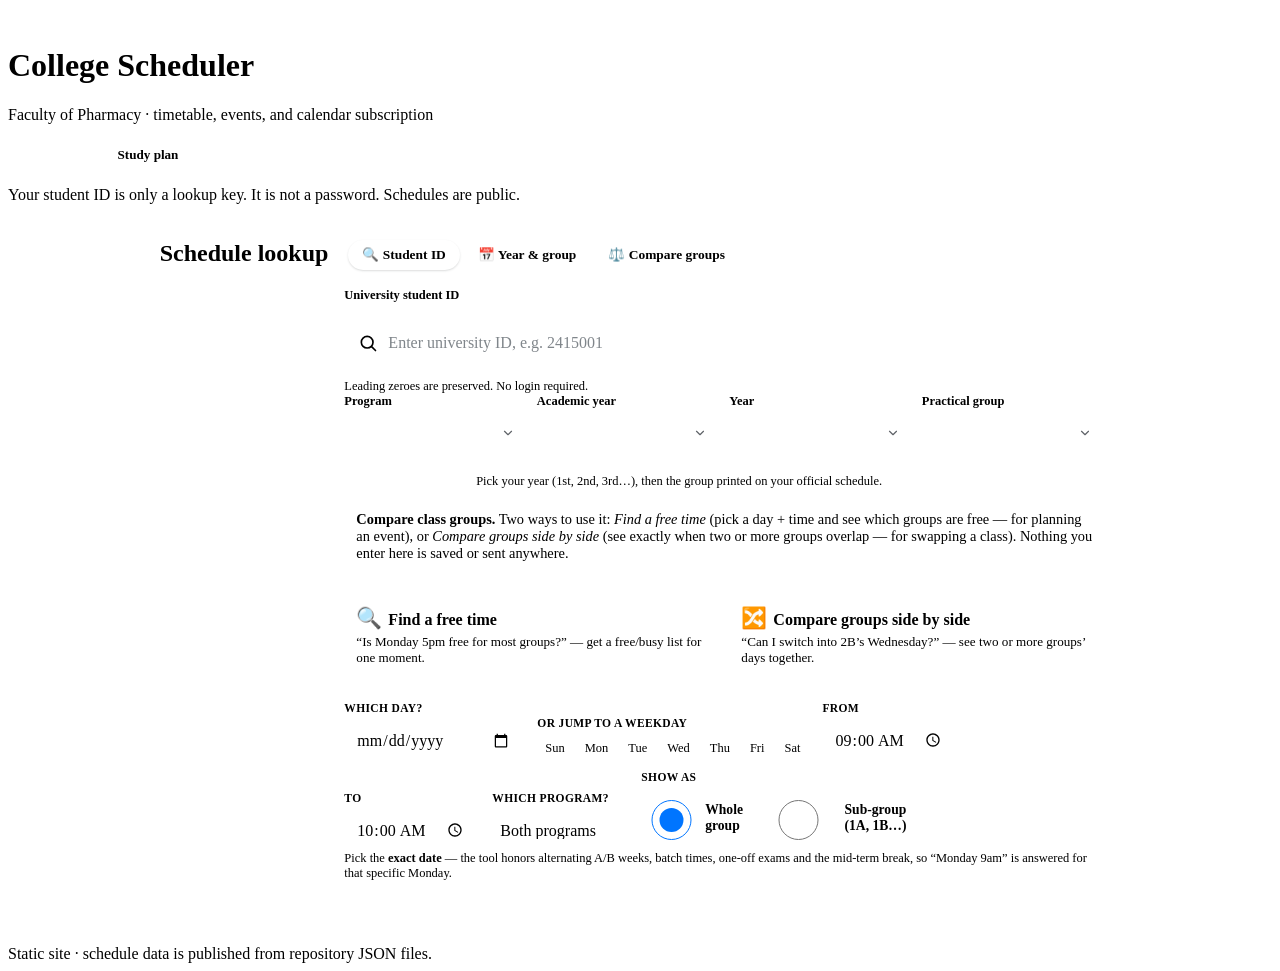
==== commit 5b3a5ca1: "Update index.html" ====
--- a/index.html
+++ b/index.html
@@ -191,4 +191,164 @@
               (pick a day + time and see which groups are free — for planning an event), or
               <em>Compare groups side by side</em> (see exactly when two or more groups overlap —
               for swapping a class). Nothing you enter here is saved or sent anywhere.
-            
+            </div>
+
+            <div class="cmp-modes" role="group" aria-label="What do you want to do?">
+              <button type="button" class="cmp-mode-card active" data-cmode="slot" aria-pressed="true">
+                <h3><span class="emoji" aria-hidden="true">🔍</span>Find a free time</h3>
+                <p>“Is Monday 5pm free for most groups?” — get a free/busy list for one moment.</p>
+              </button>
+              <button type="button" class="cmp-mode-card" data-cmode="side" aria-pressed="false">
+                <h3><span class="emoji" aria-hidden="true">🔀</span>Compare groups side by side</h3>
+                <p>“Can I switch into 2B’s Wednesday?” — see two or more groups’ days together.</p>
+              </button>
+            </div>
+
+            <!-- Find a free time (event planners) -->
+            <div id="cmp-slot-panel">
+              <div class="cmp-controls">
+                <div class="field">
+                  <label for="cmp-date">Which day?</label>
+                  <input type="date" id="cmp-date" required />
+                </div>
+                <div class="field">
+                  <label>Or jump to a weekday</label>
+                  <span class="cmp-quick" id="cmp-quick">
+                    <button type="button" data-wd="Sunday">Sun</button>
+                    <button type="button" data-wd="Monday">Mon</button>
+                    <button type="button" data-wd="Tuesday">Tue</button>
+                    <button type="button" data-wd="Wednesday">Wed</button>
+                    <button type="button" data-wd="Thursday">Thu</button>
+                    <button type="button" data-wd="Friday">Fri</button>
+                    <button type="button" data-wd="Saturday">Sat</button>
+                  </span>
+                </div>
+                <div class="field">
+                  <label for="cmp-start">From</label>
+                  <input type="time" id="cmp-start" value="09:00" required />
+                </div>
+                <div class="field">
+                  <label for="cmp-end">To</label>
+                  <input type="time" id="cmp-end" value="10:00" required />
+                </div>
+                <div class="field">
+                  <label for="cmp-scope">Which program?</label>
+                  <select id="cmp-scope">
+                    <option value="all">Both programs</option>
+                    <option value="pharmd">PharmD (general)</option>
+                    <option value="clinical-pharmacy">Clinical Pharmacy</option>
+                  </select>
+                </div>
+                <div class="field">
+                  <label>Show as</label>
+                  <span class="cmp-radio">
+                    <label><input type="radio" name="cmp-gran" value="group" checked /> Whole group</label>
+                    <label><input type="radio" name="cmp-gran" value="subgroup" /> Sub‑group (1A, 1B…)</label>
+                  </span>
+                </div>
+                <div class="field">
+                  <label>&nbsp;</label>
+                  <button class="btn primary" type="submit">Check who’s free</button>
+                </div>
+              </div>
+              <p class="hint">Pick the <strong>exact date</strong> — the tool honors alternating A/B weeks, batch times, one‑off exams and the mid‑term break, so “Monday 9am” is answered for that specific Monday.</p>
+              <div id="cmp-slot-result"></div>
+            </div>
+
+            <!-- Compare side by side (class swapping) -->
+            <div id="cmp-side-panel" hidden>
+              <p class="hint" style="margin-bottom:8px;">Add the groups you want to compare, then <strong>★ the one you’re trying to fit around</strong> (e.g. your own). A ✓ next to a session means the ★ group is free then, so you could sit it; ✗ means they’re busy.</p>
+              <div class="cmp-controls">
+                <div class="field">
+                  <label for="cmp-p-program">Program</label>
+                  <select id="cmp-p-program"></select>
+                </div>
+                <div class="field">
+                  <label for="cmp-p-year">Academic year</label>
+                  <select id="cmp-p-year"></select>
+                </div>
+                <div class="field">
+                  <label for="cmp-p-level">Year</label>
+                  <select id="cmp-p-level"></select>
+                </div>
+                <div class="field">
+                  <label for="cmp-p-group">Group</label>
+                  <select id="cmp-p-group"></select>
+                </div>
+                <div class="field">
+                  <label for="cmp-p-sub">Sub‑group</label>
+                  <select id="cmp-p-sub">
+                    <option value="">Whole group</option>
+                  </select>
+                </div>
+                <div class="field">
+                  <label>&nbsp;</label>
+                  <div class="cmp-actions" style="margin:0;">
+                    <button class="btn quiet" type="button" id="cmp-add">＋ Add this group</button>
+                    <button class="btn quiet" type="button" id="cmp-add-all-year">Add all of this year</button>
+                    <button class="btn quiet" type="button" id="cmp-add-mine">＋ My schedule</button>
+                    <button class="btn quiet" type="button" id="cmp-clear">Clear all</button>
+                  </div>
+                </div>
+              </div>
+
+              <div class="cmp-chips" id="cmp-chips" aria-label="Groups selected for comparison"></div>
+
+              <div class="cmp-controls" style="margin-top:6px;">
+                <div class="field">
+                  <label>Day to view</label>
+                  <div class="cmp-actions" style="margin:0;">
+                    <button class="icon-btn" type="button" id="cmp-prev-day" aria-label="Previous day">‹</button>
+                    <button class="btn quiet" type="button" id="cmp-today-day">Today</button>
+                    <button class="icon-btn" type="button" id="cmp-next-day" aria-label="Next day">›</button>
+                  </div>
+                </div>
+                <div class="field">
+                  <label for="cmp-side-date">Or pick a date</label>
+                  <input type="date" id="cmp-side-date" required />
+                </div>
+              </div>
+
+              <div id="cmp-side-result"></div>
+            </div>
+          </form>
+
+          <div id="status" class="status info" role="status" aria-live="polite"></div>
+        </div>
+      </section>
+
+      <section id="result" class="workspace" hidden>
+        <div class="workspace-header">
+          <div class="workspace-title">
+            <h2 id="period-heading">Schedule</h2>
+            <div class="nav-controls">
+              <button type="button" class="icon-btn" id="prev-period" aria-label="Previous period">‹</button>
+              <button type="button" class="btn quiet" id="today-btn">Today</button>
+              <button type="button" class="icon-btn" id="next-period" aria-label="Next period">›</button>
+            </div>
+          </div>
+
+          <div class="view-switch" role="group" aria-label="Calendar view">
+            <button type="button" class="view-btn active" data-view="weekly">Week</button>
+            <button type="button" class="view-btn" data-view="daily">Day</button>
+            <button type="button" class="view-btn" data-view="upcoming">List</button>
+          </div>
+        </div>
+
+        <div id="assignment-summary" class="summary-strip"></div>
+        <div id="timetable" class="calendar-container"></div>
+
+        <section class="subscription-card" aria-labelledby="subscription-heading">
+          <h2 id="subscription-heading">Google Calendar subscription</h2>
+          <div id="calendar-links"></div>
+        </section>
+      </section>
+
+      <footer class="footer">
+        Static site · schedule data is published from repository JSON files.
+      </footer>
+    </div>
+
+    <script type="module" src="assets/js/app.js"></script>
+  </body>
+</html>
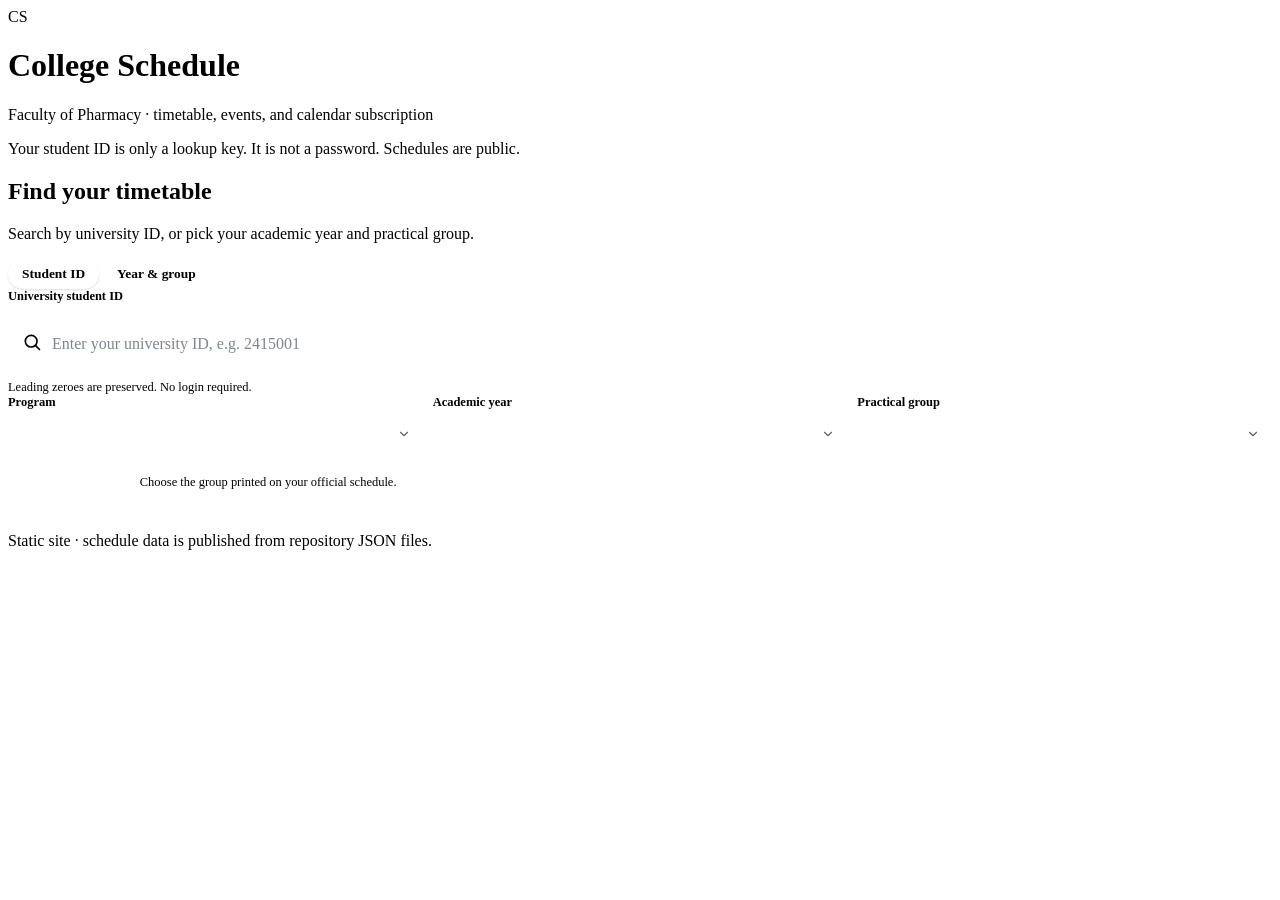
==== commit 09550200: "Update index.html" ====
--- a/index.html
+++ b/index.html
@@ -1,354 +1,151 @@
 <!doctype html>
 <html lang="en">
-  <head>
-    <meta charset="utf-8" />
-    <meta name="viewport" content="width=device-width, initial-scale=1" />
-    <meta name="color-scheme" content="light" />
-    <meta
-      name="description"
-      content="College timetable lookup with Google Calendar-style weekly and daily schedule views, plus a cross-group schedule comparison tool."
-    />
-    <title>College Scheduler</title>
+<head>
+<meta charset="utf-8" />
+<meta name="viewport" content="width=device-width, initial-scale=1" />
+<meta name="color-scheme" content="light" />
+<meta
+name="description"
+content="College timetable lookup for PharmD students. View lectures, practicals, examinations, and college-wide events."
+/>
+<title>College Schedule</title>
+<link rel="stylesheet" href="assets/css/main.css" />
+<link rel="stylesheet" href="assets/css/components.css" />
+<link rel="stylesheet" href="assets/css/schedule.css" />
+</head>
+<body>
+<div class="app-shell">
+<header class="topbar">
+<div class="topbar-brand">
+<div class="logo-mark" aria-hidden="true">CS</div>
+<div class="brand-text">
+<h1 id="site-title">College Schedule</h1>
+<p id="site-subtitle">
+Faculty of Pharmacy · timetable, events, and calendar subscription
+</p>
+</div>
+</div>
+<p class="privacy-note" id="privacy-notice">
+Your student ID is only a lookup key. It is not a password. Schedules are public.
+</p>
+</header>
 
-    <link rel="icon" type="image/svg+xml" href="assets/favicon.svg" />
-    <link rel="apple-touch-icon" href="assets/favicon.svg" />
-    <meta name="theme-color" content="#1a73e8" />
+<section class="hero">
+<h2 class="hero-title">Find your timetable</h2>
+<p class="hero-sub">
+Search by university ID, or pick your academic year and practical group.
+</p>
 
-    <link rel="stylesheet" href="assets/css/main.css" />
-    <link rel="stylesheet" href="assets/css/components.css" />
-    <link rel="stylesheet" href="assets/css/schedule.css" />
-    <style>
-      .field-grid-4 { grid-template-columns: repeat(4, minmax(0, 1fr)); }
-      @media (max-width: 980px) { .field-grid-4 { grid-template-columns: repeat(2, minmax(0, 1fr)); } }
-      @media (max-width: 560px) { .field-grid-4 { grid-template-columns: minmax(0, 1fr); } }
+<div class="search-console" id="lookup-card">
+<div class="console-tabs" role="group" aria-label="Lookup method">
+<button
+type="button"
+class="segment active"
+data-mode="id"
+aria-pressed="true"
+>
+Student ID
+</button>
+<button
+type="button"
+class="segment"
+data-mode="manual"
+aria-pressed="false"
+>
+Year &amp; group
+</button>
+<span class="tab-ink" aria-hidden="true"></span>
+</div>
 
-      /* ---- Section nav ---- */
-      .site-nav { display: flex; gap: 4px; margin-left: 10px; overflow-x: auto; scrollbar-width: none; }
-      .site-nav::-webkit-scrollbar { display: none; }
-      .site-nav a {
-        text-decoration: none; color: var(--muted); font-weight: 600; font-size: 0.82rem;
-        padding: 6px 12px; border-radius: 999px; white-space: nowrap; border: 1px solid transparent;
-      }
-      .site-nav a:hover { background: var(--surface-2); color: var(--text); }
-      .site-nav a[aria-current="page"] { background: var(--accent); color: #fff; }
-      @media (max-width: 700px) { .site-nav { margin-left: 0; } }
+<div class="console-body">
+<form id="id-form" class="lookup-form">
+<label class="sr-only" for="student-id">University student ID</label>
+<div class="search-field">
+<span class="search-glyph" aria-hidden="true">
+<svg viewBox="0 0 24 24" width="20" height="20" fill="none"
+stroke="currentColor" stroke-width="2" stroke-linecap="round"
+stroke-linejoin="round">
+<circle cx="11" cy="11" r="7"></circle>
+<line x1="21" y1="21" x2="16.65" y2="16.65"></line>
+</svg>
+</span>
+<input
+id="student-id"
+name="student-id"
+type="text"
+inputmode="numeric"
+autocomplete="off"
+spellcheck="false"
+placeholder="Enter your university ID, e.g. 2415001"
+required
+/>
+<button class="btn primary go" type="submit">Search</button>
+</div>
+<p class="hint">Leading zeroes are preserved. No login required.</p>
+</form>
 
-      /* ---- Compare tab ---- */
-      .cmp-intro { background: var(--accent-soft); border: 1px solid var(--accent); border-radius: 10px; padding: 10px 12px; font-size: 0.9rem; margin-bottom: 12px; }
-      .cmp-intro strong { color: var(--accent); }
-      .cmp-modes { display: grid; grid-template-columns: 1fr 1fr; gap: 10px; margin-bottom: 14px; }
-      @media (max-width: 640px) { .cmp-modes { grid-template-columns: 1fr; } }
-      .cmp-mode-card { border: 1px solid var(--line); border-radius: 12px; padding: 12px; cursor: pointer; background: var(--surface); text-align: left; font: inherit; color: var(--text); }
-      .cmp-mode-card.active { border-color: var(--accent); box-shadow: 0 0 0 2px var(--accent-soft); }
-      .cmp-mode-card h3 { margin: 0 0 4px; font-size: 1rem; }
-      .cmp-mode-card p { margin: 0; font-size: 0.82rem; color: var(--muted); }
-      .cmp-mode-card .emoji { font-size: 1.3rem; margin-right: 6px; }
+<form id="manual-form" class="lookup-form" hidden>
+<div class="field-grid">
+<div class="field">
+<label for="program-select">Program</label>
+<select id="program-select" required></select>
+</div>
+<div class="field">
+<label for="year-select">Academic year</label>
+<select id="year-select" required></select>
+</div>
+<div class="field">
+<label for="group-select">Practical group</label>
+<select id="group-select" required></select>
+</div>
+</div>
+<div class="form-actions">
+<button class="btn primary go" type="submit">View timetable</button>
+<p class="hint">Choose the group printed on your official schedule.</p>
+</div>
+</form>
+</div>
+</div>
 
-      .cmp-controls { display: flex; flex-wrap: wrap; gap: 10px 14px; align-items: flex-end; }
-      .cmp-controls .field { display: flex; flex-direction: column; gap: 3px; min-width: 0; }
-      .cmp-controls label { font-size: 0.72rem; color: var(--muted); text-transform: uppercase; letter-spacing: .03em; }
-      .cmp-controls input, .cmp-controls select { font: inherit; padding: 7px 8px; border: 1px solid var(--line); border-radius: 8px; background: var(--surface); color: var(--text); min-width: 0; }
-      .cmp-controls input[type="time"] { width: 110px; }
-      .cmp-controls input[type="date"] { width: 155px; }
-      .cmp-radio { display: inline-flex; gap: 12px; align-items: center; font-size: 0.85rem; padding: 7px 0; }
-      .cmp-radio label { display: inline-flex; gap: 5px; align-items: center; text-transform: none; letter-spacing: 0; color: var(--text); font-size: 0.85rem; }
-      .cmp-quick { display: flex; flex-wrap: wrap; gap: 4px; }
-      .cmp-quick button { border: 1px solid var(--line); background: var(--surface); border-radius: 6px; padding: 5px 8px; font: inherit; font-size: 0.78rem; cursor: pointer; color: var(--text); }
-      .cmp-quick button:hover { border-color: var(--accent); color: var(--accent); }
+<div id="status" class="status info" role="status" aria-live="polite"></div>
+</section>
 
-      .cmp-legend { display: flex; flex-wrap: wrap; gap: 14px; font-size: 0.8rem; margin: 10px 0; color: var(--muted); }
-      .cmp-legend .dot { display: inline-block; width: 10px; height: 10px; border-radius: 50%; margin-right: 5px; vertical-align: middle; }
-      .dot-free { background: #188038; } .dot-busy { background: #b06000; } .dot-nodata { background: #9aa0a6; }
+<section id="result" class="workspace" hidden>
+<div class="workspace-header">
+<div class="workspace-title">
+<h2 id="period-heading">Schedule</h2>
+<div class="nav-controls">
+<button type="button" class="icon-btn" id="prev-period" aria-label="Previous period">‹</button>
+<button type="button" class="btn quiet" id="today-btn">Today</button>
+<button type="button" class="icon-btn" id="next-period" aria-label="Next period">›</button>
+</div>
+</div>
+<div class="view-switch" role="group" aria-label="Calendar view">
+<button type="button" class="view-btn active" data-view="weekly">Week</button>
+<button type="button" class="view-btn" data-view="daily">Day</button>
+<button type="button" class="view-btn" data-view="upcoming">Upcoming</button>
+</div>
+</div>
 
-      .cmp-summary { font-size: 0.95rem; margin: 8px 0; line-height: 1.5; }
-      .cmp-summary .big { font-size: 1.15rem; font-weight: 700; }
-      .cmp-summary .free-n { color: #188038; } .cmp-summary .busy-n { color: #b06000; } .cmp-summary .nodata-n { color: #9aa0a6; }
+<div id="assignment-summary" class="summary-card"></div>
 
-      .cmp-chips { display: flex; flex-wrap: wrap; gap: 6px; margin: 8px 0; min-height: 30px; }
-      .cmp-chip { display: inline-flex; align-items: center; gap: 6px; border: 1px solid var(--line); border-radius: 999px; padding: 4px 6px 4px 10px; font-size: 0.82rem; background: var(--surface); }
-      .cmp-chip.ref { border-color: var(--accent); background: var(--accent-soft); }
-      .cmp-chip .cmp-chip-star { border: none; background: none; cursor: pointer; font-size: 0.95rem; color: var(--muted); padding: 0 2px; }
-      .cmp-chip.ref .cmp-chip-star { color: var(--accent); }
-      .cmp-chip .cmp-chip-x { border: none; background: none; cursor: pointer; color: var(--muted); font-size: 1rem; line-height: 1; padding: 0 3px; }
-      .cmp-chip .cmp-chip-x:hover { color: #d93025; }
+<div class="study-layout">
+<div class="study-main">
+<div id="timetable" class="timetable"></div>
+</div>
+<aside class="study-side">
+<section class="calendar-card" aria-labelledby="calendar-heading">
+<h2 id="calendar-heading">Calendar subscription</h2>
+<div id="calendar-links"></div>
+</section>
+</aside>
+</div>
+</section>
 
-      .cmp-scroll { overflow: auto; max-height: 70vh; border: 1px solid var(--line); border-radius: 10px; }
-      table.cmp-table { border-collapse: collapse; width: 100%; font-size: 0.85rem; }
-      table.cmp-table th, table.cmp-table td { padding: 7px 10px; border-bottom: 1px solid var(--line); text-align: left; vertical-align: top; }
-      table.cmp-table thead th { position: sticky; top: 0; background: var(--surface); z-index: 2; font-size: 0.74rem; text-transform: uppercase; letter-spacing: .03em; color: var(--muted); }
-      table.cmp-table td.cmp-time { white-space: nowrap; color: var(--muted); font-variant-numeric: tabular-nums; position: sticky; left: 0; background: var(--surface); z-index: 1; }
-      table.cmp-table thead th.cmp-time { z-index: 3; }
-      .cmp-status-free { color: #188038; font-weight: 600; }
-      .cmp-status-busy { color: #b06000; font-weight: 600; }
-      .cmp-status-nodata { color: #9aa0a6; font-style: italic; }
-      .cmp-ev { display: block; padding: 2px 5px; border-radius: 5px; margin: 1px 0; border-left: 3px solid var(--line); }
-      .cmp-ev.free { color: var(--muted); border-left-color: transparent; }
-      .cmp-swok { color: #188038; font-weight: 700; } .cmp-swbad { color: #d93025; font-weight: 700; }
-      .cmp-col-ref { background: var(--accent-soft); }
-      .cmp-common { display: flex; flex-wrap: wrap; gap: 6px; margin-top: 8px; }
-      .cmp-common .win { border: 1px solid #188038; color: #188038; background: #e6f4ea; border-radius: 6px; padding: 3px 9px; font-size: 0.8rem; }
-      .cmp-empty { color: var(--muted); font-size: 0.88rem; padding: 8px 0; }
-      .cmp-actions { display: flex; flex-wrap: wrap; gap: 8px; margin-top: 8px; align-items: center; }
-      .cmp-toggle { display: inline-flex; gap: 6px; align-items: center; font-size: 0.85rem; }
-    </style>
-  </head>
-  <body>
-    <div class="app-shell">
-      <header class="topbar">
-        <div class="topbar-brand">
-          <img class="logo-mark" src="assets/favicon.svg" alt="" aria-hidden="true" />
-          <div class="brand-text">
-            <h1 id="site-title">College Scheduler</h1>
-            <p id="site-subtitle">
-              Faculty of Pharmacy · timetable, events, and calendar subscription
-            </p>
-          </div>
-          <nav class="site-nav" aria-label="Sections">
-            <a href="index.html" aria-current="page">Timetable</a>
-            <a href="study.html">Study plan</a>
-          </nav>
-        </div>
-
-        <p class="privacy-note" id="privacy-notice">
-          Your student ID is only a lookup key. It is not a password. Schedules are public.
-        </p>
-      </header>
-
-      <section class="lookup-panel" aria-labelledby="lookup-heading">
-        <h2 id="lookup-heading" class="sr-only">Schedule lookup</h2>
-
-        <div class="lookup-card">
-          <div class="segmented" role="group" aria-label="Lookup method">
-            <button type="button" class="segment active" data-mode="id" aria-pressed="true">
-              <span class="segment-icon" aria-hidden="true">🔍</span>
-              <span>Student ID</span>
-            </button>
-            <button type="button" class="segment" data-mode="manual" aria-pressed="false">
-              <span class="segment-icon" aria-hidden="true">📅</span>
-              <span>Year &amp; group</span>
-            </button>
-            <button type="button" class="segment" data-mode="compare" aria-pressed="false">
-              <span class="segment-icon" aria-hidden="true">⚖️</span>
-              <span>Compare groups</span>
-            </button>
-          </div>
-
-          <form id="id-form" class="lookup-form">
-            <label class="sr-only" for="student-id">University student ID</label>
-            <div class="search-field">
-              <span class="search-icon" aria-hidden="true">
-                <svg viewBox="0 0 24 24" width="20" height="20" fill="none" stroke="currentColor" stroke-width="2" stroke-linecap="round" stroke-linejoin="round">
-                  <circle cx="11" cy="11" r="7"></circle>
-                  <line x1="21" y1="21" x2="16.65" y2="16.65"></line>
-                </svg>
-              </span>
-              <input
-                id="student-id"
-                name="student-id"
-                type="text"
-                inputmode="numeric"
-                autocomplete="off"
-                spellcheck="false"
-                placeholder="Enter university ID, e.g. 2415001"
-                required
-              />
-              <button class="btn primary" type="submit">Search</button>
-            </div>
-            <p class="hint">Leading zeroes are preserved. No login required.</p>
-          </form>
-
-          <form id="manual-form" class="lookup-form" hidden>
-            <div class="field-grid field-grid-4">
-              <div class="field">
-                <label for="program-select">Program</label>
-                <select id="program-select" required></select>
-              </div>
-              <div class="field">
-                <label for="year-select">Academic year</label>
-                <select id="year-select" required></select>
-              </div>
-              <div class="field">
-                <label for="level-select">Year</label>
-                <select id="level-select" required></select>
-              </div>
-              <div class="field">
-                <label for="group-select">Practical group</label>
-                <select id="group-select" required></select>
-              </div>
-            </div>
-
-            <div class="form-actions">
-              <button class="btn primary" type="submit">View timetable</button>
-              <p class="hint">
-                Pick your year (1st, 2nd, 3rd…), then the group printed on your official schedule.
-              </p>
-            </div>
-          </form>
-
-          <form id="compare-form" class="lookup-form" hidden>
-            <div class="cmp-intro">
-              <strong>Compare class groups.</strong> Two ways to use it: <em>Find a free time</em>
-              (pick a day + time and see which groups are free — for planning an event), or
-              <em>Compare groups side by side</em> (see exactly when two or more groups overlap —
-              for swapping a class). Nothing you enter here is saved or sent anywhere.
-            </div>
-
-            <div class="cmp-modes" role="group" aria-label="What do you want to do?">
-              <button type="button" class="cmp-mode-card active" data-cmode="slot" aria-pressed="true">
-                <h3><span class="emoji" aria-hidden="true">🔍</span>Find a free time</h3>
-                <p>“Is Monday 5pm free for most groups?” — get a free/busy list for one moment.</p>
-              </button>
-              <button type="button" class="cmp-mode-card" data-cmode="side" aria-pressed="false">
-                <h3><span class="emoji" aria-hidden="true">🔀</span>Compare groups side by side</h3>
-                <p>“Can I switch into 2B’s Wednesday?” — see two or more groups’ days together.</p>
-              </button>
-            </div>
-
-            <!-- Find a free time (event planners) -->
-            <div id="cmp-slot-panel">
-              <div class="cmp-controls">
-                <div class="field">
-                  <label for="cmp-date">Which day?</label>
-                  <input type="date" id="cmp-date" required />
-                </div>
-                <div class="field">
-                  <label>Or jump to a weekday</label>
-                  <span class="cmp-quick" id="cmp-quick">
-                    <button type="button" data-wd="Sunday">Sun</button>
-                    <button type="button" data-wd="Monday">Mon</button>
-                    <button type="button" data-wd="Tuesday">Tue</button>
-                    <button type="button" data-wd="Wednesday">Wed</button>
-                    <button type="button" data-wd="Thursday">Thu</button>
-                    <button type="button" data-wd="Friday">Fri</button>
-                    <button type="button" data-wd="Saturday">Sat</button>
-                  </span>
-                </div>
-                <div class="field">
-                  <label for="cmp-start">From</label>
-                  <input type="time" id="cmp-start" value="09:00" required />
-                </div>
-                <div class="field">
-                  <label for="cmp-end">To</label>
-                  <input type="time" id="cmp-end" value="10:00" required />
-                </div>
-                <div class="field">
-                  <label for="cmp-scope">Which program?</label>
-                  <select id="cmp-scope">
-                    <option value="all">Both programs</option>
-                    <option value="pharmd">PharmD (general)</option>
-                    <option value="clinical-pharmacy">Clinical Pharmacy</option>
-                  </select>
-                </div>
-                <div class="field">
-                  <label>Show as</label>
-                  <span class="cmp-radio">
-                    <label><input type="radio" name="cmp-gran" value="group" checked /> Whole group</label>
-                    <label><input type="radio" name="cmp-gran" value="subgroup" /> Sub‑group (1A, 1B…)</label>
-                  </span>
-                </div>
-                <div class="field">
-                  <label>&nbsp;</label>
-                  <button class="btn primary" type="submit">Check who’s free</button>
-                </div>
-              </div>
-              <p class="hint">Pick the <strong>exact date</strong> — the tool honors alternating A/B weeks, batch times, one‑off exams and the mid‑term break, so “Monday 9am” is answered for that specific Monday.</p>
-              <div id="cmp-slot-result"></div>
-            </div>
-
-            <!-- Compare side by side (class swapping) -->
-            <div id="cmp-side-panel" hidden>
-              <p class="hint" style="margin-bottom:8px;">Add the groups you want to compare, then <strong>★ the one you’re trying to fit around</strong> (e.g. your own). A ✓ next to a session means the ★ group is free then, so you could sit it; ✗ means they’re busy.</p>
-              <div class="cmp-controls">
-                <div class="field">
-                  <label for="cmp-p-program">Program</label>
-                  <select id="cmp-p-program"></select>
-                </div>
-                <div class="field">
-                  <label for="cmp-p-year">Academic year</label>
-                  <select id="cmp-p-year"></select>
-                </div>
-                <div class="field">
-                  <label for="cmp-p-level">Year</label>
-                  <select id="cmp-p-level"></select>
-                </div>
-                <div class="field">
-                  <label for="cmp-p-group">Group</label>
-                  <select id="cmp-p-group"></select>
-                </div>
-                <div class="field">
-                  <label for="cmp-p-sub">Sub‑group</label>
-                  <select id="cmp-p-sub">
-                    <option value="">Whole group</option>
-                  </select>
-                </div>
-                <div class="field">
-                  <label>&nbsp;</label>
-                  <div class="cmp-actions" style="margin:0;">
-                    <button class="btn quiet" type="button" id="cmp-add">＋ Add this group</button>
-                    <button class="btn quiet" type="button" id="cmp-add-all-year">Add all of this year</button>
-                    <button class="btn quiet" type="button" id="cmp-add-mine">＋ My schedule</button>
-                    <button class="btn quiet" type="button" id="cmp-clear">Clear all</button>
-                  </div>
-                </div>
-              </div>
-
-              <div class="cmp-chips" id="cmp-chips" aria-label="Groups selected for comparison"></div>
-
-              <div class="cmp-controls" style="margin-top:6px;">
-                <div class="field">
-                  <label>Day to view</label>
-                  <div class="cmp-actions" style="margin:0;">
-                    <button class="icon-btn" type="button" id="cmp-prev-day" aria-label="Previous day">‹</button>
-                    <button class="btn quiet" type="button" id="cmp-today-day">Today</button>
-                    <button class="icon-btn" type="button" id="cmp-next-day" aria-label="Next day">›</button>
-                  </div>
-                </div>
-                <div class="field">
-                  <label for="cmp-side-date">Or pick a date</label>
-                  <input type="date" id="cmp-side-date" required />
-                </div>
-              </div>
-
-              <div id="cmp-side-result"></div>
-            </div>
-          </form>
-
-          <div id="status" class="status info" role="status" aria-live="polite"></div>
-        </div>
-      </section>
-
-      <section id="result" class="workspace" hidden>
-        <div class="workspace-header">
-          <div class="workspace-title">
-            <h2 id="period-heading">Schedule</h2>
-            <div class="nav-controls">
-              <button type="button" class="icon-btn" id="prev-period" aria-label="Previous period">‹</button>
-              <button type="button" class="btn quiet" id="today-btn">Today</button>
-              <button type="button" class="icon-btn" id="next-period" aria-label="Next period">›</button>
-            </div>
-          </div>
-
-          <div class="view-switch" role="group" aria-label="Calendar view">
-            <button type="button" class="view-btn active" data-view="weekly">Week</button>
-            <button type="button" class="view-btn" data-view="daily">Day</button>
-            <button type="button" class="view-btn" data-view="upcoming">List</button>
-          </div>
-        </div>
-
-        <div id="assignment-summary" class="summary-strip"></div>
-        <div id="timetable" class="calendar-container"></div>
-
-        <section class="subscription-card" aria-labelledby="subscription-heading">
-          <h2 id="subscription-heading">Google Calendar subscription</h2>
-          <div id="calendar-links"></div>
-        </section>
-      </section>
-
-      <footer class="footer">
-        Static site · schedule data is published from repository JSON files.
-      </footer>
-    </div>
-
-    <script type="module" src="assets/js/app.js"></script>
-  </body>
+<footer class="footer">
+Static site · schedule data is published from repository JSON files.
+</footer>
+</div>
+<script type="module" src="assets/js/app.js"></script>
+</body>
 </html>
--- a/assets/css/components.css
+++ b/assets/css/components.css
@@ -465,59 +465,7 @@
   }
 }
 
-/* Narrow phones: the search control becomes a two-row card so the
-   input and the Search button each get the full width. */
-@media (max-width: 480px) {
-  .lookup-card {
-    padding: 12px;
-    border-radius: 12px;
-  }
-
-  .search-field {
-    flex-wrap: wrap;
-    border-radius: 16px;
-    padding: 8px;
-    gap: 6px;
-  }
-
-  .search-icon {
-    margin-left: 6px;
-  }
-
-  .search-field input {
-    flex: 1 1 auto;
-    height: 40px;
-  }
-
-  .search-field .btn {
-    flex: 1 1 100%;
-    height: 42px;
-    border-radius: 12px;
-  }
-
-  .segment {
-    padding: 7px 12px;
-  }
-
-  .subscription-card {
-    margin: 12px;
-    padding: 12px;
-  }
-
-  .feed-actions .btn {
-    flex: 1 1 100%;
-  }
-
-  .workspace-header {
-    padding: 12px;
-  }
-
-  .summary-strip {
-    padding: 10px 12px;
-  }
-}
-/* In assets/css/components.css */
-
+/* Tablet / small desktop: switch to underline tabs with icons */
 @media (max-width: 640px) {
   .segmented {
     display: flex;
@@ -553,3 +501,56 @@
     font-size: 1.1rem;
   }
 }
+
+/* Narrow phones: the search control becomes a two-row card so the
+   input and the Search button each get the full width. */
+@media (max-width: 480px) {
+  .lookup-card {
+    padding: 12px;
+    border-radius: 12px;
+  }
+
+  .search-field {
+    flex-wrap: wrap;
+    border-radius: 16px;
+    padding: 8px;
+    gap: 6px;
+  }
+
+  .search-icon {
+    margin-left: 6px;
+  }
+
+  .search-field input {
+    flex: 1 1 auto;
+    height: 40px;
+  }
+
+  .search-field .btn {
+    flex: 1 1 100%;
+    height: 42px;
+    border-radius: 12px;
+  }
+
+  .segment {
+    padding: 12px 6px;
+    font-size: 0.82rem;
+  }
+
+  .subscription-card {
+    margin: 12px;
+    padding: 12px;
+  }
+
+  .feed-actions .btn {
+    flex: 1 1 100%;
+  }
+
+  .workspace-header {
+    padding: 12px;
+  }
+
+  .summary-strip {
+    padding: 10px 12px;
+  }
+}
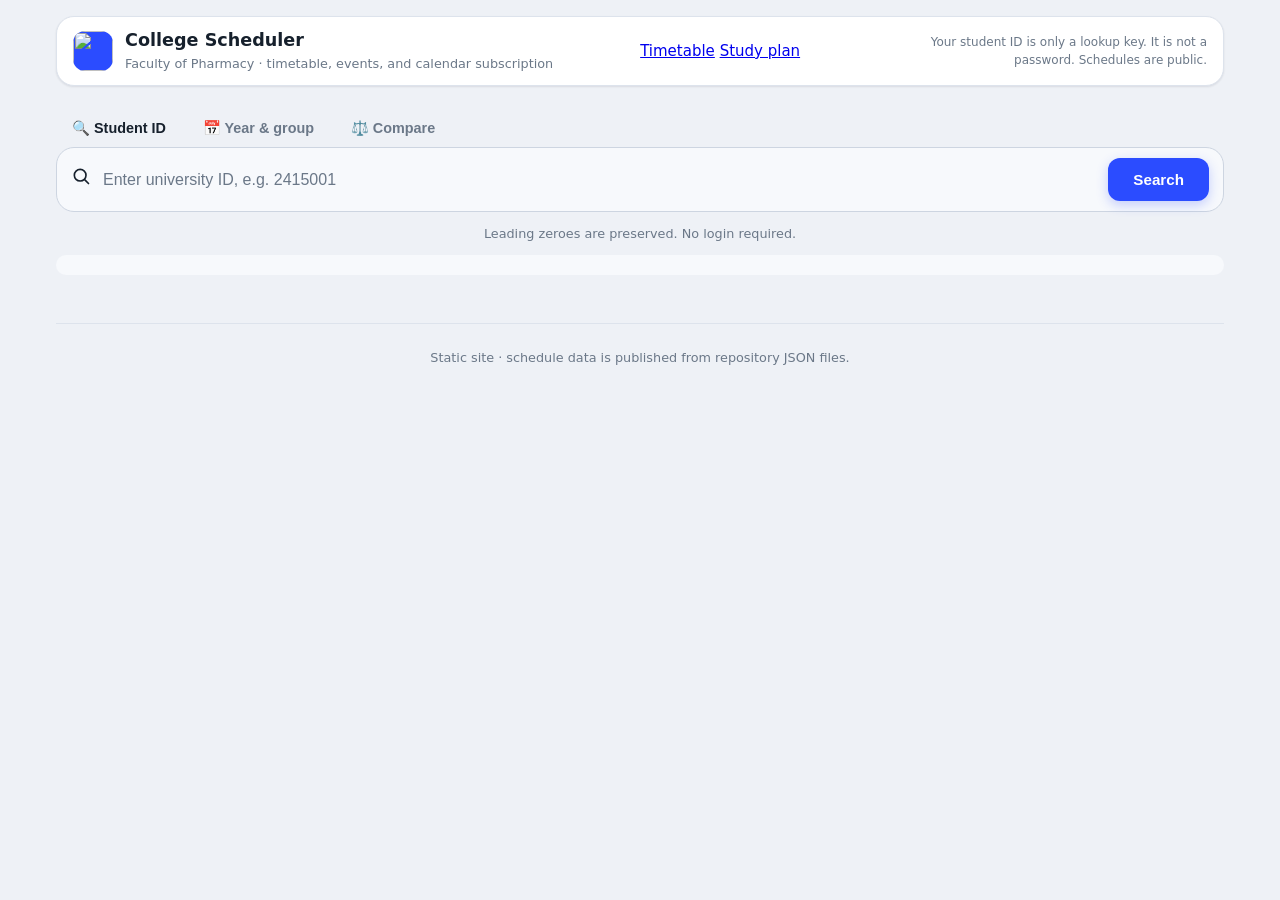
==== commit 5602b148: "Update index.html" ====
--- a/index.html
+++ b/index.html
@@ -1,151 +1,358 @@
 <!doctype html>
 <html lang="en">
-<head>
-<meta charset="utf-8" />
-<meta name="viewport" content="width=device-width, initial-scale=1" />
-<meta name="color-scheme" content="light" />
-<meta
-name="description"
-content="College timetable lookup for PharmD students. View lectures, practicals, examinations, and college-wide events."
-/>
-<title>College Schedule</title>
-<link rel="stylesheet" href="assets/css/main.css" />
-<link rel="stylesheet" href="assets/css/components.css" />
-<link rel="stylesheet" href="assets/css/schedule.css" />
-</head>
-<body>
-<div class="app-shell">
-<header class="topbar">
-<div class="topbar-brand">
-<div class="logo-mark" aria-hidden="true">CS</div>
-<div class="brand-text">
-<h1 id="site-title">College Schedule</h1>
-<p id="site-subtitle">
-Faculty of Pharmacy · timetable, events, and calendar subscription
-</p>
-</div>
-</div>
-<p class="privacy-note" id="privacy-notice">
-Your student ID is only a lookup key. It is not a password. Schedules are public.
-</p>
-</header>
-
-<section class="hero">
-<h2 class="hero-title">Find your timetable</h2>
-<p class="hero-sub">
-Search by university ID, or pick your academic year and practical group.
-</p>
-
-<div class="search-console" id="lookup-card">
-<div class="console-tabs" role="group" aria-label="Lookup method">
-<button
-type="button"
-class="segment active"
-data-mode="id"
-aria-pressed="true"
->
-Student ID
-</button>
-<button
-type="button"
-class="segment"
-data-mode="manual"
-aria-pressed="false"
->
-Year &amp; group
-</button>
-<span class="tab-ink" aria-hidden="true"></span>
-</div>
-
-<div class="console-body">
-<form id="id-form" class="lookup-form">
-<label class="sr-only" for="student-id">University student ID</label>
-<div class="search-field">
-<span class="search-glyph" aria-hidden="true">
-<svg viewBox="0 0 24 24" width="20" height="20" fill="none"
-stroke="currentColor" stroke-width="2" stroke-linecap="round"
-stroke-linejoin="round">
-<circle cx="11" cy="11" r="7"></circle>
-<line x1="21" y1="21" x2="16.65" y2="16.65"></line>
-</svg>
-</span>
-<input
-id="student-id"
-name="student-id"
-type="text"
-inputmode="numeric"
-autocomplete="off"
-spellcheck="false"
-placeholder="Enter your university ID, e.g. 2415001"
-required
-/>
-<button class="btn primary go" type="submit">Search</button>
-</div>
-<p class="hint">Leading zeroes are preserved. No login required.</p>
-</form>
-
-<form id="manual-form" class="lookup-form" hidden>
-<div class="field-grid">
-<div class="field">
-<label for="program-select">Program</label>
-<select id="program-select" required></select>
-</div>
-<div class="field">
-<label for="year-select">Academic year</label>
-<select id="year-select" required></select>
-</div>
-<div class="field">
-<label for="group-select">Practical group</label>
-<select id="group-select" required></select>
-</div>
-</div>
-<div class="form-actions">
-<button class="btn primary go" type="submit">View timetable</button>
-<p class="hint">Choose the group printed on your official schedule.</p>
-</div>
-</form>
-</div>
-</div>
-
-<div id="status" class="status info" role="status" aria-live="polite"></div>
-</section>
-
-<section id="result" class="workspace" hidden>
-<div class="workspace-header">
-<div class="workspace-title">
-<h2 id="period-heading">Schedule</h2>
-<div class="nav-controls">
-<button type="button" class="icon-btn" id="prev-period" aria-label="Previous period">‹</button>
-<button type="button" class="btn quiet" id="today-btn">Today</button>
-<button type="button" class="icon-btn" id="next-period" aria-label="Next period">›</button>
-</div>
-</div>
-<div class="view-switch" role="group" aria-label="Calendar view">
-<button type="button" class="view-btn active" data-view="weekly">Week</button>
-<button type="button" class="view-btn" data-view="daily">Day</button>
-<button type="button" class="view-btn" data-view="upcoming">Upcoming</button>
-</div>
-</div>
-
-<div id="assignment-summary" class="summary-card"></div>
-
-<div class="study-layout">
-<div class="study-main">
-<div id="timetable" class="timetable"></div>
-</div>
-<aside class="study-side">
-<section class="calendar-card" aria-labelledby="calendar-heading">
-<h2 id="calendar-heading">Calendar subscription</h2>
-<div id="calendar-links"></div>
-</section>
-</aside>
-</div>
-</section>
-
-<footer class="footer">
-Static site · schedule data is published from repository JSON files.
-</footer>
-</div>
-<script type="module" src="assets/js/app.js"></script>
-</body>
+  <head>
+    <meta charset="utf-8" />
+    <meta name="viewport" content="width=device-width, initial-scale=1" />
+    <meta name="color-scheme" content="light" />
+    <meta
+      name="description"
+      content="College timetable lookup with Google Calendar-style weekly and daily schedule views, plus a cross-group schedule comparison tool."
+    />
+    <title>College Scheduler</title>
+
+    <link rel="icon" type="image/svg+xml" href="assets/favicon.svg" />
+    <link rel="apple-touch-icon" href="assets/favicon.svg" />
+    <meta name="theme-color" content="#1a73e8" />
+
+    <link rel="stylesheet" href="assets/css/main.css" />
+    <link rel="stylesheet" href="assets/css/components.css" />
+    <link rel="stylesheet" href="assets/css/schedule.css" />
+    <style>
+      .field-grid-4 { grid-template-columns: repeat(4, minmax(0, 1fr)); }
+      @media (max-width: 980px) { .field-grid-4 { grid-template-columns: repeat(2, minmax(0, 1fr)); } }
+      @media (max-width: 560px) { .field-grid-4 { grid-template-columns: minmax(0, 1fr); } }
+
+      /* ---- Compare tab ---- */
+      .cmp-intro { background: var(--accent-soft); border: 1px solid var(--accent); border-radius: 10px; padding: 10px 12px; font-size: 0.9rem; margin-bottom: 12px; }
+      .cmp-intro strong { color: var(--accent); }
+      .cmp-modes { display: grid; grid-template-columns: 1fr 1fr; gap: 10px; margin-bottom: 14px; }
+      @media (max-width: 640px) { .cmp-modes { grid-template-columns: 1fr; } }
+      .cmp-mode-card { border: 1px solid var(--line); border-radius: 12px; padding: 12px; cursor: pointer; background: var(--surface); text-align: left; font: inherit; color: var(--text); }
+      .cmp-mode-card.active { border-color: var(--accent); box-shadow: 0 0 0 2px var(--accent-soft); }
+      .cmp-mode-card h3 { margin: 0 0 4px; font-size: 1rem; }
+      .cmp-mode-card p { margin: 0; font-size: 0.82rem; color: var(--muted); }
+      .cmp-mode-card .emoji { font-size: 1.3rem; margin-right: 6px; }
+
+      .cmp-controls { display: flex; flex-wrap: wrap; gap: 10px 14px; align-items: flex-end; }
+      .cmp-controls .field { display: flex; flex-direction: column; gap: 3px; min-width: 0; }
+      .cmp-controls label { font-size: 0.72rem; color: var(--muted); text-transform: uppercase; letter-spacing: .03em; }
+      .cmp-controls input, .cmp-controls select { font: inherit; padding: 7px 8px; border: 1px solid var(--line); border-radius: 8px; background: var(--surface); color: var(--text); min-width: 0; }
+      .cmp-controls input[type="time"] { width: 110px; }
+      .cmp-controls input[type="date"] { width: 155px; }
+      .cmp-radio { display: inline-flex; gap: 12px; align-items: center; font-size: 0.85rem; padding: 7px 0; }
+      .cmp-radio label { display: inline-flex; gap: 5px; align-items: center; text-transform: none; letter-spacing: 0; color: var(--text); font-size: 0.85rem; }
+      .cmp-quick { display: flex; flex-wrap: wrap; gap: 4px; }
+      .cmp-quick button { border: 1px solid var(--line); background: var(--surface); border-radius: 6px; padding: 5px 8px; font: inherit; font-size: 0.78rem; cursor: pointer; color: var(--text); }
+      .cmp-quick button:hover { border-color: var(--accent); color: var(--accent); }
+
+      .cmp-legend { display: flex; flex-wrap: wrap; gap: 14px; font-size: 0.8rem; margin: 10px 0; color: var(--muted); }
+      .cmp-legend .dot { display: inline-block; width: 10px; height: 10px; border-radius: 50%; margin-right: 5px; vertical-align: middle; }
+      .dot-free { background: #188038; } .dot-busy { background: #b06000; } .dot-nodata { background: #9aa0a6; }
+
+      .cmp-summary { font-size: 0.95rem; margin: 8px 0; line-height: 1.5; }
+      .cmp-summary .big { font-size: 1.15rem; font-weight: 700; }
+      .cmp-summary .free-n { color: #188038; } .cmp-summary .busy-n { color: #b06000; } .cmp-summary .nodata-n { color: #9aa0a6; }
+
+      .cmp-chips { display: flex; flex-wrap: wrap; gap: 6px; margin: 8px 0; min-height: 30px; }
+      .cmp-chip { display: inline-flex; align-items: center; gap: 6px; border: 1px solid var(--line); border-radius: 999px; padding: 4px 6px 4px 10px; font-size: 0.82rem; background: var(--surface); }
+      .cmp-chip.ref { border-color: var(--accent); background: var(--accent-soft); }
+      .cmp-chip .cmp-chip-star { border: none; background: none; cursor: pointer; font-size: 0.95rem; color: var(--muted); padding: 0 2px; }
+      .cmp-chip.ref .cmp-chip-star { color: var(--accent); }
+      .cmp-chip .cmp-chip-x { border: none; background: none; cursor: pointer; color: var(--muted); font-size: 1rem; line-height: 1; padding: 0 3px; }
+      .cmp-chip .cmp-chip-x:hover { color: #d93025; }
+
+      .cmp-scroll { overflow: auto; max-height: 70vh; border: 1px solid var(--line); border-radius: 10px; }
+      table.cmp-table { border-collapse: collapse; width: 100%; font-size: 0.85rem; }
+      table.cmp-table th, table.cmp-table td { padding: 7px 10px; border-bottom: 1px solid var(--line); text-align: left; vertical-align: top; }
+      table.cmp-table thead th { position: sticky; top: 0; background: var(--surface); z-index: 2; font-size: 0.74rem; text-transform: uppercase; letter-spacing: .03em; color: var(--muted); }
+      table.cmp-table td.cmp-time { white-space: nowrap; color: var(--muted); font-variant-numeric: tabular-nums; position: sticky; left: 0; background: var(--surface); z-index: 1; }
+      table.cmp-table thead th.cmp-time { z-index: 3; }
+      .cmp-status-free { color: #188038; font-weight: 600; }
+      .cmp-status-busy { color: #b06000; font-weight: 600; }
+      .cmp-status-nodata { color: #9aa0a6; font-style: italic; }
+      .cmp-ev { display: block; padding: 2px 5px; border-radius: 5px; margin: 1px 0; border-left: 3px solid var(--line); }
+      .cmp-ev.free { color: var(--muted); border-left-color: transparent; }
+      .cmp-swok { color: #188038; font-weight: 700; } .cmp-swbad { color: #d93025; font-weight: 700; }
+      .cmp-col-ref { background: var(--accent-soft); }
+      .cmp-common { display: flex; flex-wrap: wrap; gap: 6px; margin-top: 8px; }
+      .cmp-common .win { border: 1px solid #188038; color: #188038; background: #e6f4ea; border-radius: 6px; padding: 3px 9px; font-size: 0.8rem; }
+      .cmp-empty { color: var(--muted); font-size: 0.88rem; padding: 8px 0; }
+      .cmp-actions { display: flex; flex-wrap: wrap; gap: 8px; margin-top: 8px; align-items: center; }
+      .cmp-toggle { display: inline-flex; gap: 6px; align-items: center; font-size: 0.85rem; }
+      
+      /* Mobile optimizations for Compare controls */
+      @media (max-width: 700px) {
+        .cmp-controls {
+          display: grid;
+          grid-template-columns: 1fr 1fr;
+          gap: 12px;
+        }
+        .cmp-controls .field {
+          width: 100%;
+        }
+        .cmp-controls input[type="time"],
+        .cmp-controls input[type="date"] {
+          width: 100%;
+        }
+      }
+    </style>
+  </head>
+  <body>
+    <div class="app-shell">
+      <header class="topbar">
+        <div class="topbar-brand">
+          <img class="logo-mark" src="assets/favicon.svg" alt="" aria-hidden="true" />
+          <div class="brand-text">
+            <h1 id="site-title">College Scheduler</h1>
+            <p id="site-subtitle">
+              Faculty of Pharmacy · timetable, events, and calendar subscription
+            </p>
+          </div>
+        </div>
+        
+        <nav class="site-nav" aria-label="Sections">
+          <a href="index.html" aria-current="page">Timetable</a>
+          <a href="study.html">Study plan</a>
+        </nav>
+
+        <p class="privacy-note" id="privacy-notice">
+          Your student ID is only a lookup key. It is not a password. Schedules are public.
+        </p>
+      </header>
+
+      <section class="lookup-panel" aria-labelledby="lookup-heading">
+        <h2 id="lookup-heading" class="sr-only">Schedule lookup</h2>
+
+        <div class="lookup-card">
+          <div class="segmented" role="group" aria-label="Lookup method">
+            <button type="button" class="segment active" data-mode="id" aria-pressed="true">
+              <span class="segment-icon" aria-hidden="true">🔍</span>
+              <span>Student ID</span>
+            </button>
+            <button type="button" class="segment" data-mode="manual" aria-pressed="false">
+              <span class="segment-icon" aria-hidden="true">📅</span>
+              <span>Year &amp; group</span>
+            </button>
+            <button type="button" class="segment" data-mode="compare" aria-pressed="false">
+              <span class="segment-icon" aria-hidden="true">⚖️</span>
+              <span>Compare</span>
+            </button>
+          </div>
+
+          <form id="id-form" class="lookup-form">
+            <label class="sr-only" for="student-id">University student ID</label>
+            <div class="search-field">
+              <span class="search-icon" aria-hidden="true">
+                <svg viewBox="0 0 24 24" width="20" height="20" fill="none" stroke="currentColor" stroke-width="2" stroke-linecap="round" stroke-linejoin="round">
+                  <circle cx="11" cy="11" r="7"></circle>
+                  <line x1="21" y1="21" x2="16.65" y2="16.65"></line>
+                </svg>
+              </span>
+              <input
+                id="student-id"
+                name="student-id"
+                type="text"
+                inputmode="numeric"
+                autocomplete="off"
+                spellcheck="false"
+                placeholder="Enter university ID, e.g. 2415001"
+                required
+              />
+              <button class="btn primary" type="submit">Search</button>
+            </div>
+            <p class="hint">Leading zeroes are preserved. No login required.</p>
+          </form>
+
+          <form id="manual-form" class="lookup-form" hidden>
+            <div class="field-grid field-grid-4">
+              <div class="field">
+                <label for="program-select">Program</label>
+                <select id="program-select" required></select>
+              </div>
+              <div class="field">
+                <label for="year-select">Academic year</label>
+                <select id="year-select" required></select>
+              </div>
+              <div class="field">
+                <label for="level-select">Year</label>
+                <select id="level-select" required></select>
+              </div>
+              <div class="field">
+                <label for="group-select">Practical group</label>
+                <select id="group-select" required></select>
+              </div>
+            </div>
+
+            <div class="form-actions">
+              <button class="btn primary" type="submit">View timetable</button>
+              <p class="hint">
+                Pick your year (1st, 2nd, 3rd…), then the group printed on your official schedule.
+              </p>
+            </div>
+          </form>
+
+          <form id="compare-form" class="lookup-form" hidden>
+            <div class="cmp-intro">
+              <strong>Compare class groups.</strong> Two ways to use it: <em>Find a free time</em>
+              (pick a day + time and see which groups are free — for planning an event), or
+              <em>Compare groups side by side</em> (see exactly when two or more groups overlap —
+              for swapping a class). Nothing you enter here is saved or sent anywhere.
+            </div>
+
+            <div class="cmp-modes" role="group" aria-label="What do you want to do?">
+              <button type="button" class="cmp-mode-card active" data-cmode="slot" aria-pressed="true">
+                <h3><span class="emoji" aria-hidden="true">🔍</span>Find a free time</h3>
+                <p>“Is Monday 5pm free for most groups?” — get a free/busy list for one moment.</p>
+              </button>
+              <button type="button" class="cmp-mode-card" data-cmode="side" aria-pressed="false">
+                <h3><span class="emoji" aria-hidden="true">🔀</span>Compare side by side</h3>
+                <p>“Can I switch into 2B’s Wednesday?” — see two or more groups’ days together.</p>
+              </button>
+            </div>
+
+            <div id="cmp-slot-panel">
+              <div class="cmp-controls">
+                <div class="field">
+                  <label for="cmp-date">Which day?</label>
+                  <input type="date" id="cmp-date" required />
+                </div>
+                <div class="field">
+                  <label>Or jump to a weekday</label>
+                  <span class="cmp-quick" id="cmp-quick">
+                    <button type="button" data-wd="Sunday">Sun</button>
+                    <button type="button" data-wd="Monday">Mon</button>
+                    <button type="button" data-wd="Tuesday">Tue</button>
+                    <button type="button" data-wd="Wednesday">Wed</button>
+                    <button type="button" data-wd="Thursday">Thu</button>
+                    <button type="button" data-wd="Friday">Fri</button>
+                    <button type="button" data-wd="Saturday">Sat</button>
+                  </span>
+                </div>
+                <div class="field">
+                  <label for="cmp-start">From</label>
+                  <input type="time" id="cmp-start" value="09:00" required />
+                </div>
+                <div class="field">
+                  <label for="cmp-end">To</label>
+                  <input type="time" id="cmp-end" value="10:00" required />
+                </div>
+                <div class="field">
+                  <label for="cmp-scope">Which program?</label>
+                  <select id="cmp-scope">
+                    <option value="all">Both programs</option>
+                    <option value="pharmd">PharmD (general)</option>
+                    <option value="clinical-pharmacy">Clinical Pharmacy</option>
+                  </select>
+                </div>
+                <div class="field">
+                  <label>Show as</label>
+                  <span class="cmp-radio">
+                    <label><input type="radio" name="cmp-gran" value="group" checked /> Whole group</label>
+                    <label><input type="radio" name="cmp-gran" value="subgroup" /> Sub‑group (1A, 1B…)</label>
+                  </span>
+                </div>
+                <div class="field">
+                  <label>&nbsp;</label>
+                  <button class="btn primary" type="submit">Check who’s free</button>
+                </div>
+              </div>
+              <p class="hint">Pick the <strong>exact date</strong> — the tool honors alternating A/B weeks, batch times, one‑off exams and the mid‑term break, so “Monday 9am” is answered for that specific Monday.</p>
+              <div id="cmp-slot-result"></div>
+            </div>
+
+            <div id="cmp-side-panel" hidden>
+              <p class="hint" style="margin-bottom:8px;">Add the groups you want to compare, then <strong>★ the one you’re trying to fit around</strong> (e.g. your own). A ✓ next to a session means the ★ group is free then, so you could sit it; ✗ means they’re busy.</p>
+              <div class="cmp-controls">
+                <div class="field">
+                  <label for="cmp-p-program">Program</label>
+                  <select id="cmp-p-program"></select>
+                </div>
+                <div class="field">
+                  <label for="cmp-p-year">Academic year</label>
+                  <select id="cmp-p-year"></select>
+                </div>
+                <div class="field">
+                  <label for="cmp-p-level">Year</label>
+                  <select id="cmp-p-level"></select>
+                </div>
+                <div class="field">
+                  <label for="cmp-p-group">Group</label>
+                  <select id="cmp-p-group"></select>
+                </div>
+                <div class="field">
+                  <label for="cmp-p-sub">Sub‑group</label>
+                  <select id="cmp-p-sub">
+                    <option value="">Whole group</option>
+                  </select>
+                </div>
+                <div class="field">
+                  <label>&nbsp;</label>
+                  <div class="cmp-actions" style="margin:0;">
+                    <button class="btn quiet" type="button" id="cmp-add">＋ Add this group</button>
+                    <button class="btn quiet" type="button" id="cmp-add-all-year">Add all of this year</button>
+                    <button class="btn quiet" type="button" id="cmp-add-mine">＋ My schedule</button>
+                    <button class="btn quiet" type="button" id="cmp-clear">Clear all</button>
+                  </div>
+                </div>
+              </div>
+
+              <div class="cmp-chips" id="cmp-chips" aria-label="Groups selected for comparison"></div>
+
+              <div class="cmp-controls" style="margin-top:6px;">
+                <div class="field">
+                  <label>Day to view</label>
+                  <div class="cmp-actions" style="margin:0;">
+                    <button class="icon-btn" type="button" id="cmp-prev-day" aria-label="Previous day">‹</button>
+                    <button class="btn quiet" type="button" id="cmp-today-day">Today</button>
+                    <button class="icon-btn" type="button" id="cmp-next-day" aria-label="Next day">›</button>
+                  </div>
+                </div>
+                <div class="field">
+                  <label for="cmp-side-date">Or pick a date</label>
+                  <input type="date" id="cmp-side-date" required />
+                </div>
+              </div>
+
+              <div id="cmp-side-result"></div>
+            </div>
+          </form>
+
+          <div id="status" class="status info" role="status" aria-live="polite"></div>
+        </div>
+      </section>
+
+      <section id="result" class="workspace" hidden>
+        <div class="workspace-header">
+          <div class="workspace-title">
+            <h2 id="period-heading">Schedule</h2>
+            <div class="nav-controls">
+              <button type="button" class="icon-btn" id="prev-period" aria-label="Previous period">‹</button>
+              <button type="button" class="btn quiet" id="today-btn">Today</button>
+              <button type="button" class="icon-btn" id="next-period" aria-label="Next period">›</button>
+            </div>
+          </div>
+
+          <div class="view-switch" role="group" aria-label="Calendar view">
+            <button type="button" class="view-btn active" data-view="weekly">Week</button>
+            <button type="button" class="view-btn" data-view="daily">Day</button>
+            <button type="button" class="view-btn" data-view="upcoming">List</button>
+          </div>
+        </div>
+
+        <div id="assignment-summary" class="summary-strip"></div>
+        <div id="timetable" class="calendar-container"></div>
+
+        <section class="subscription-card" aria-labelledby="subscription-heading">
+          <h2 id="subscription-heading">Google Calendar subscription</h2>
+          <div id="calendar-links"></div>
+        </section>
+      </section>
+
+      <footer class="footer">
+        Static site · schedule data is published from repository JSON files.
+      </footer>
+    </div>
+
+    <script type="module" src="assets/js/app.js"></script>
+  </body>
 </html>
--- a/assets/css/main.css
+++ b/assets/css/main.css
@@ -0,0 +1,489 @@
+:root {
+color-scheme: light;
+--bg: #eef1f6;
+--bg-2: #e7ebf2;
+--surface: #ffffff;
+--surface-2: #f7f9fc;
+--surface-3: #eef2f8;
+--line: #dde3ec;
+--line-2: #cdd5e1;
+--ink: #16202c;
+--ink-2: #3a4757;
+--muted: #6b7888;
+--accent: #2b4cff;
+--accent-ink: #1c33c4;
+--accent-soft: rgba(43, 76, 255, 0.12);
+--accent-ring: rgba(43, 76, 255, 0.32);
+--ok: #0f7b52;
+--warn: #9a5b00;
+--err: #b4234a;
+--lecture: #2b4cff;
+--practical: #0f8a5b;
+--examination: #c0392b;
+--college: #7b3ff2;
+--shadow-1: 0 1px 2px rgba(16, 24, 40, 0.06), 0 1px 3px rgba(16, 24, 40, 0.04);
+--shadow-2: 0 10px 30px -12px rgba(16, 24, 40, 0.18), 0 4px 10px -6px rgba(16, 24, 40, 0.10);
+--shadow-3: 0 24px 60px -24px rgba(16, 24, 40, 0.30);
+--r-sm: 8px;
+--r-md: 12px;
+--r-lg: 18px;
+--r-xl: 26px;
+--ease: cubic-bezier(0.22, 0.61, 0.36, 1);
+}
+
+@media (prefers-color-scheme: dark) {
+:root {
+--bg: #0c111b;
+--bg-2: #0a0e16;
+--surface: #121a27;
+--surface-2: #16202f;
+--surface-3: #1b2738;
+--line: #243244;
+--line-2: #2f4159;
+--ink: #e8edf5;
+--ink-2: #c2ccda;
+--muted: #8b98ab;
+--accent: #6f8bff;
+--accent-ink: #9db0ff;
+--accent-soft: rgba(111, 139, 255, 0.16);
+--accent-ring: rgba(111, 139, 255, 0.40);
+--ok: #34d399;
+--warn: #f0b35e;
+--err: #fb7185;
+--lecture: #6f8bff;
+--practical: #34d399;
+--examination: #fb7185;
+--college: #b794f6;
+--shadow-1: 0 1px 2px rgba(0, 0, 0, 0.4);
+--shadow-2: 0 12px 34px -14px rgba(0, 0, 0, 0.7);
+--shadow-3: 0 26px 70px -26px rgba(0, 0, 0, 0.8);
+}
+}
+
+*,
+*::before,
+*::after {
+box-sizing: border-box;
+}
+
+[hidden] {
+display: none !important;
+}
+
+html {
+-webkit-text-size-adjust: 100%;
+scroll-behavior: smooth;
+}
+
+body {
+margin: 0;
+min-height: 100vh;
+color: var(--ink);
+background: var(--bg);
+font-family: "Inter", system-ui, -apple-system, "Segoe UI", Roboto,
+"Helvetica Neue", Arial, "Noto Sans Arabic", sans-serif;
+font-size: 15px;
+line-height: 1.5;
+-webkit-font-smoothing: antialiased;
+text-rendering: optimizeLegibility;
+}
+
+.page-bg {
+position: fixed;
+inset: 0;
+z-index: -1;
+pointer-events: none;
+background:
+radial-gradient(900px 480px at 50% -8%, var(--accent-soft), transparent 70%),
+radial-gradient(700px 500px at 85% 0%, rgba(123, 63, 242, 0.08), transparent 65%),
+linear-gradient(180deg, var(--bg), var(--bg-2));
+}
+
+.page-bg::after {
+content: "";
+position: absolute;
+inset: 0;
+background-image: radial-gradient(var(--line-2) 1px, transparent 1.4px);
+background-size: 22px 22px;
+-webkit-mask-image: radial-gradient(720px 420px at 50% 0%, #000 30%, transparent 78%);
+mask-image: radial-gradient(720px 420px at 50% 0%, #000 30%, transparent 78%);
+opacity: 0.5;
+}
+
+.app-shell {
+max-width: 1200px;
+margin: 0 auto;
+padding: 16px;
+}
+
+/* Topbar */
+.topbar {
+display: flex;
+justify-content: space-between;
+align-items: center;
+gap: 16px;
+flex-wrap: wrap;
+margin-bottom: 24px;
+padding: 12px 16px;
+background: var(--surface);
+border: 1px solid var(--line);
+border-radius: var(--r-lg);
+box-shadow: var(--shadow-1);
+}
+
+.topbar-brand {
+display: flex;
+align-items: center;
+gap: 12px;
+}
+
+.logo-mark {
+width: 40px;
+height: 40px;
+border-radius: var(--r-md);
+background: var(--accent);
+color: #fff;
+display: grid;
+place-items: center;
+font-weight: 700;
+font-size: 1.1rem;
+flex-shrink: 0;
+}
+
+.brand-text h1 {
+margin: 0;
+font-size: 1.1rem;
+font-weight: 700;
+line-height: 1.3;
+}
+
+.brand-text p {
+margin: 2px 0 0;
+font-size: 0.8rem;
+color: var(--muted);
+}
+
+.privacy-note {
+margin: 0;
+font-size: 0.75rem;
+color: var(--muted);
+max-width: 320px;
+text-align: right;
+}
+
+/* Hero */
+.hero {
+text-align: center;
+margin-bottom: 32px;
+}
+
+.hero-title {
+margin: 0 0 8px;
+font-size: clamp(1.5rem, 4vw, 2.2rem);
+font-weight: 800;
+letter-spacing: -0.02em;
+}
+
+.hero-sub {
+margin: 0 0 24px;
+font-size: 1rem;
+color: var(--muted);
+}
+
+/* Workspace */
+.workspace {
+animation: rise 0.4s var(--ease) both;
+}
+
+.workspace-header {
+display: flex;
+justify-content: space-between;
+align-items: center;
+gap: 16px;
+flex-wrap: wrap;
+margin-bottom: 16px;
+padding: 12px 16px;
+background: var(--surface);
+border: 1px solid var(--line);
+border-radius: var(--r-lg);
+box-shadow: var(--shadow-1);
+}
+
+.workspace-title {
+display: flex;
+align-items: center;
+gap: 12px;
+flex-wrap: wrap;
+}
+
+.workspace-title h2 {
+margin: 0;
+font-size: 1.2rem;
+font-weight: 700;
+}
+
+.nav-controls {
+display: flex;
+align-items: center;
+gap: 8px;
+}
+
+.icon-btn {
+width: 36px;
+height: 36px;
+border: 1px solid var(--line-2);
+border-radius: var(--r-md);
+background: var(--surface-2);
+color: var(--ink);
+font-size: 1.2rem;
+font-weight: 600;
+cursor: pointer;
+display: grid;
+place-items: center;
+transition: all 0.15s var(--ease);
+}
+
+.icon-btn:hover {
+background: var(--surface-3);
+border-color: var(--accent-soft);
+}
+
+.btn.quiet {
+background: var(--surface-2);
+border-color: var(--line-2);
+color: var(--ink-2);
+font-size: 0.85rem;
+padding: 8px 14px;
+}
+
+.btn.quiet:hover {
+background: var(--surface-3);
+color: var(--ink);
+}
+
+/* View Switch */
+.view-switch {
+display: flex;
+gap: 6px;
+margin-top: 8px;
+}
+
+.view-btn {
+padding: 8px 16px;
+border: 1px solid var(--line-2);
+border-radius: var(--r-md);
+background: var(--surface-2);
+color: var(--ink-2);
+font-size: 0.85rem;
+font-weight: 600;
+cursor: pointer;
+transition: all 0.15s var(--ease);
+}
+
+.view-btn:hover {
+background: var(--surface-3);
+color: var(--ink);
+}
+
+.view-btn.active {
+background: var(--accent);
+border-color: var(--accent);
+color: #fff;
+}
+
+/* Study Layout */
+.study-layout {
+display: grid;
+grid-template-columns: 1fr;
+gap: 16px;
+}
+
+.study-main {
+min-width: 0;
+}
+
+.study-side {
+display: grid;
+gap: 16px;
+}
+
+/* Summary Card */
+.summary-card {
+padding: 16px;
+background: var(--surface);
+border: 1px solid var(--line);
+border-radius: var(--r-lg);
+box-shadow: var(--shadow-1);
+margin-bottom: 16px;
+}
+
+.summary-grid {
+display: grid;
+grid-template-columns: repeat(auto-fit, minmax(140px, 1fr));
+gap: 12px;
+}
+
+.summary-item {
+display: flex;
+flex-direction: column;
+gap: 2px;
+}
+
+.summary-item span {
+font-size: 0.7rem;
+font-weight: 700;
+text-transform: uppercase;
+letter-spacing: 0.05em;
+color: var(--muted);
+}
+
+.summary-item strong {
+font-size: 0.9rem;
+font-weight: 600;
+color: var(--ink);
+word-break: break-word;
+}
+
+/* Calendar Card */
+.calendar-card {
+padding: 16px;
+background: var(--surface);
+border: 1px solid var(--line);
+border-radius: var(--r-lg);
+box-shadow: var(--shadow-1);
+}
+
+.calendar-card h2 {
+margin: 0 0 12px;
+font-size: 1rem;
+font-weight: 700;
+}
+
+/* Footer */
+.footer {
+margin-top: 48px;
+padding: 24px 16px;
+text-align: center;
+font-size: 0.8rem;
+color: var(--muted);
+border-top: 1px solid var(--line);
+}
+
+/* Status */
+.status {
+margin-top: 12px;
+padding: 10px 14px;
+border-radius: var(--r-md);
+font-size: 0.85rem;
+text-align: center;
+}
+
+.status.info {
+background: var(--surface-2);
+color: var(--muted);
+}
+
+.status.success {
+background: rgba(15, 123, 82, 0.1);
+color: var(--ok);
+}
+
+.status.error {
+background: rgba(180, 35, 74, 0.1);
+color: var(--err);
+}
+
+/* Accessibility */
+.sr-only {
+position: absolute;
+width: 1px;
+height: 1px;
+padding: 0;
+margin: -1px;
+overflow: hidden;
+clip: rect(0, 0, 0, 0);
+white-space: nowrap;
+border: 0;
+}
+
+/* Animations */
+@keyframes rise {
+from {
+opacity: 0;
+transform: translateY(10px);
+}
+to {
+opacity: 1;
+transform: translateY(0);
+}
+}
+
+/* Mobile Responsive */
+@media (max-width: 768px) {
+.app-shell {
+padding: 12px;
+}
+
+.topbar {
+flex-direction: column;
+align-items: flex-start;
+gap: 12px;
+padding: 12px;
+}
+
+.privacy-note {
+text-align: left;
+max-width: none;
+}
+
+.hero-title {
+font-size: 1.5rem;
+}
+
+.hero-sub {
+font-size: 0.9rem;
+}
+
+.workspace-header {
+flex-direction: column;
+align-items: stretch;
+gap: 12px;
+padding: 12px;
+}
+
+.workspace-title {
+flex-direction: column;
+align-items: flex-start;
+gap: 8px;
+}
+
+.nav-controls {
+width: 100%;
+justify-content: space-between;
+}
+
+.view-switch {
+width: 100%;
+justify-content: center;
+}
+
+.view-btn {
+flex: 1;
+max-width: 120px;
+}
+
+.summary-grid {
+grid-template-columns: repeat(2, 1fr);
+gap: 10px;
+}
+
+.study-layout {
+grid-template-columns: 1fr;
+}
+}
+
+@media (min-width: 1024px) {
+.study-layout {
+grid-template-columns: 1fr 360px;
+}
+}
--- a/assets/css/components.css
+++ b/assets/css/components.css
@@ -1,556 +1,362 @@
-.lookup-panel {
-  display: flex;
-  justify-content: center;
-  min-width: 0;
-  margin-bottom: 18px;
-}
-
-.lookup-card {
-  width: min(760px, 100%);
-  min-width: 0;
-  background: var(--surface);
-  border: 1px solid var(--line);
-  border-radius: 14px;
-  box-shadow: var(--shadow);
-  padding: 16px;
-}
-
-.segmented {
-  display: inline-flex;
-  gap: 4px;
-  max-width: 100%;
-  padding: 4px;
-  background: var(--surface-2);
-  border-radius: 999px;
-  margin-bottom: 14px;
+/* Search Console */
+.search-console {
+max-width: 640px;
+margin: 0 auto;
+background: var(--surface);
+border: 1px solid var(--line);
+border-radius: var(--r-xl);
+box-shadow: var(--shadow-2);
+overflow: hidden;
+}
+
+.console-tabs {
+position: relative;
+display: flex;
+padding: 6px;
+background: var(--surface-2);
+border-bottom: 1px solid var(--line);
 }
 
 .segment {
-  appearance: none;
-  border: 0;
-  background: transparent;
-  color: var(--muted);
-  font: inherit;
-  font-size: 0.84rem;
-  font-weight: 600;
-  padding: 7px 14px;
-  border-radius: 999px;
-  cursor: pointer;
-  white-space: nowrap;
+position: relative;
+z-index: 1;
+flex: 1;
+padding: 10px 16px;
+border: 0;
+background: transparent;
+color: var(--muted);
+font-size: 0.9rem;
+font-weight: 600;
+cursor: pointer;
+border-radius: var(--r-md);
+transition: color 0.2s var(--ease);
 }
 
 .segment:hover {
-  background: rgba(255, 255, 255, 0.65);
-  color: var(--text);
+color: var(--ink);
 }
 
 .segment.active {
-  background: var(--surface);
-  color: var(--text);
-  box-shadow: 0 1px 2px rgba(60, 64, 67, 0.18);
-}
-
-/* minmax(0,1fr) is the overflow fix: an implicit/auto track otherwise
-   sizes to the search row's min-content and refuses to shrink. */
+color: var(--ink);
+}
+
+.tab-ink {
+position: absolute;
+top: 6px;
+bottom: 6px;
+left: 6px;
+width: calc(50% - 6px);
+background: var(--surface);
+border-radius: var(--r-md);
+box-shadow: var(--shadow-1);
+transition: transform 0.3s var(--ease);
+}
+
+.console-tabs[data-mode="manual"] .tab-ink {
+transform: translateX(100%);
+}
+
+.console-body {
+padding: 20px;
+}
+
+/* Lookup Forms */
 .lookup-form {
-  display: grid;
-  grid-template-columns: minmax(0, 1fr);
-  gap: 10px;
-  min-width: 0;
+display: flex;
+flex-direction: column;
+gap: 12px;
 }
 
 .search-field {
-  display: flex;
-  align-items: center;
-  gap: 8px;
-  min-width: 0;
-  max-width: 100%;
-  border: 1px solid var(--line-strong);
-  border-radius: 999px;
-  background: var(--surface);
-  padding: 6px 6px 6px 14px;
-  transition: border-color 0.15s ease, box-shadow 0.15s ease;
+display: flex;
+align-items: center;
+gap: 10px;
+padding: 10px 14px;
+background: var(--surface-2);
+border: 1px solid var(--line-2);
+border-radius: var(--r-lg);
+transition: all 0.2s var(--ease);
 }
 
 .search-field:focus-within {
-  border-color: var(--accent);
-  box-shadow: 0 0 0 3px var(--accent-soft);
-}
-
-.search-icon {
-  display: grid;
-  place-items: center;
-  color: var(--muted);
-  flex: 0 0 auto;
+border-color: var(--accent);
+box-shadow: 0 0 0 3px var(--accent-soft);
+}
+
+.search-glyph {
+color: var(--muted);
+flex-shrink: 0;
 }
 
 .search-field input {
-  flex: 1 1 auto;
-  min-width: 0;
-  width: 100%;
-  height: 38px;
-  border: 0;
-  outline: none;
-  background: transparent;
-  color: var(--text);
-  font: inherit;
-  /* 16px prevents mobile focus-zoom, which shifted the whole page. */
-  font-size: 16px;
+flex: 1;
+border: 0;
+background: transparent;
+font-size: 1rem;
+color: var(--ink);
+outline: none;
+min-width: 0;
 }
 
 .search-field input::placeholder {
-  color: #80868b;
-}
-
-label {
-  display: block;
-  margin-bottom: 4px;
-  color: var(--text-2);
-  font-size: 0.78rem;
-  font-weight: 600;
-}
-
-input:not(.search-field input),
-select {
-  width: 100%;
-  min-width: 0;
-  height: 40px;
-  border: 1px solid var(--line-strong);
-  border-radius: 8px;
-  background: var(--surface);
-  color: var(--text);
-  padding: 0 12px;
-  font: inherit;
-  font-size: 16px;
-  outline: none;
-}
-
-input:not(.search-field input):focus,
-select:focus {
-  border-color: var(--accent);
-  box-shadow: 0 0 0 3px var(--accent-soft);
-}
-
-select {
-  appearance: none;
-  background-image: url("data:image/svg+xml,%3Csvg xmlns='http://www.w3.org/2000/svg' width='14' height='14' viewBox='0 0 24 24' fill='none' stroke='%235f6368' stroke-width='2' stroke-linecap='round' stroke-linejoin='round'%3E%3Cpolyline points='6 9 12 15 18 9'/%3E%3C/svg%3E");
-  background-repeat: no-repeat;
-  background-position: right 12px center;
-  padding-right: 34px;
-  cursor: pointer;
-  text-overflow: ellipsis;
-}
-
+color: var(--muted);
+}
+
+/* Field Grid */
 .field-grid {
-  display: grid;
-  grid-template-columns: repeat(3, minmax(0, 1fr));
-  gap: 10px;
-  min-width: 0;
+display: grid;
+grid-template-columns: repeat(3, 1fr);
+gap: 12px;
 }
 
 .field {
-  min-width: 0;
-}
-
+display: flex;
+flex-direction: column;
+gap: 6px;
+}
+
+.field label {
+font-size: 0.8rem;
+font-weight: 600;
+color: var(--ink-2);
+}
+
+.field select {
+padding: 10px 12px;
+border: 1px solid var(--line-2);
+border-radius: var(--r-md);
+background: var(--surface-2);
+color: var(--ink);
+font-size: 0.9rem;
+cursor: pointer;
+transition: all 0.15s var(--ease);
+}
+
+.field select:focus {
+outline: none;
+border-color: var(--accent);
+box-shadow: 0 0 0 3px var(--accent-soft);
+}
+
+/* Form Actions */
 .form-actions {
-  display: flex;
-  align-items: center;
-  gap: 10px;
-  flex-wrap: wrap;
-  min-width: 0;
-}
-
+display: flex;
+flex-direction: column;
+align-items: center;
+gap: 12px;
+margin-top: 8px;
+}
+
+/* Buttons */
 .btn {
-  appearance: none;
-  display: inline-flex;
-  align-items: center;
-  justify-content: center;
-  gap: 6px;
-  height: 38px;
-  padding: 0 16px;
-  border: 1px solid var(--line-strong);
-  border-radius: 999px;
-  background: var(--surface);
-  color: var(--text);
-  font: inherit;
-  font-size: 0.88rem;
-  font-weight: 600;
-  text-decoration: none;
-  cursor: pointer;
-  white-space: nowrap;
-  flex: 0 0 auto;
-}
-
-.btn:hover {
-  background: var(--surface-2);
+display: inline-flex;
+align-items: center;
+justify-content: center;
+gap: 8px;
+padding: 12px 24px;
+border: 1px solid transparent;
+border-radius: var(--r-md);
+font-size: 0.95rem;
+font-weight: 600;
+cursor: pointer;
+transition: all 0.2s var(--ease);
+text-decoration: none;
+white-space: nowrap;
 }
 
 .btn.primary {
-  background: var(--accent);
-  border-color: var(--accent);
-  color: #fff;
+background: var(--accent);
+color: #fff;
+box-shadow: 0 4px 12px rgba(43, 76, 255, 0.25);
 }
 
 .btn.primary:hover {
-  background: var(--accent-dark);
-  border-color: var(--accent-dark);
-}
-
-.btn.quiet {
-  background: var(--surface);
-  color: var(--text-2);
-}
-
-.icon-btn {
-  appearance: none;
-  width: 34px;
-  height: 34px;
-  border: 1px solid var(--line);
-  border-radius: 50%;
-  background: var(--surface);
-  color: var(--text-2);
-  font-size: 1.2rem;
-  line-height: 1;
-  cursor: pointer;
-  flex: 0 0 auto;
-}
-
-.icon-btn:hover {
-  background: var(--surface-2);
+background: var(--accent-ink);
+transform: translateY(-1px);
+box-shadow: 0 6px 16px rgba(43, 76, 255, 0.35);
+}
+
+.btn.primary:active {
+transform: translateY(0);
+}
+
+.btn.go {
+width: 100%;
+max-width: 280px;
 }
 
 .hint {
-  margin: 0;
-  color: var(--muted);
-  font-size: 0.78rem;
-  min-width: 0;
-  overflow-wrap: anywhere;
-}
-
-.status {
-  min-height: 1.25rem;
-  margin-top: 10px;
-  color: var(--muted);
-  font-size: 0.84rem;
-  overflow-wrap: anywhere;
-}
-
-.status.success {
-  color: var(--success);
-  font-weight: 600;
-}
-
-.status.error {
-  color: var(--danger);
-  font-weight: 600;
-}
-
-.workspace {
-  background: var(--surface);
-  border: 1px solid var(--line);
-  border-radius: 14px;
-  box-shadow: var(--shadow);
-  overflow: hidden;
-  min-width: 0;
-}
-
-.workspace-header {
-  display: flex;
-  align-items: center;
-  justify-content: space-between;
-  gap: 12px;
-  flex-wrap: wrap;
-  min-width: 0;
-  padding: 14px 16px;
-  border-bottom: 1px solid var(--line);
-  background: linear-gradient(180deg, #fff, #fafafa);
-}
-
-.workspace-title {
-  display: flex;
-  align-items: center;
-  gap: 10px;
-  min-width: 0;
-  flex-wrap: wrap;
-}
-
-.workspace-title h2 {
-  margin: 0;
-  font-size: 1.05rem;
-  font-weight: 600;
-  letter-spacing: -0.01em;
-  overflow-wrap: anywhere;
-}
-
-.nav-controls {
-  display: flex;
-  align-items: center;
-  gap: 6px;
-}
-
-.view-switch {
-  display: inline-flex;
-  gap: 4px;
-  max-width: 100%;
-  padding: 4px;
-  border: 1px solid var(--line);
-  border-radius: 999px;
-  background: var(--surface-2);
-}
-
-.view-btn {
-  appearance: none;
-  border: 0;
-  background: transparent;
-  color: var(--muted);
-  font: inherit;
-  font-size: 0.84rem;
-  font-weight: 600;
-  padding: 7px 13px;
-  border-radius: 999px;
-  cursor: pointer;
-  white-space: nowrap;
-}
-
-.view-btn:hover {
-  color: var(--text);
-}
-
-.view-btn.active {
-  background: var(--surface);
-  color: var(--text);
-  box-shadow: 0 1px 2px rgba(60, 64, 67, 0.16);
-}
-
-.summary-strip {
-  padding: 12px 16px;
-  border-bottom: 1px solid var(--line);
-  background: #fcfcfd;
-  min-width: 0;
-}
-
-.summary-pills {
-  display: flex;
-  flex-wrap: wrap;
-  gap: 8px;
-  min-width: 0;
-}
-
-.pill {
-  display: inline-flex;
-  align-items: center;
-  gap: 6px;
-  min-height: 28px;
-  max-width: 100%;
-  padding: 4px 10px;
-  border: 1px solid var(--line);
-  border-radius: 999px;
-  background: var(--surface);
-  color: var(--text-2);
-  font-size: 0.78rem;
-  font-weight: 600;
-  white-space: nowrap;
-  overflow: hidden;
-  text-overflow: ellipsis;
-}
-
-.pill span {
-  color: var(--muted);
-  font-weight: 500;
-}
-
-.pill.group {
-  border-color: var(--lecture-border);
-  background: var(--lecture-bg);
-  color: #174ea6;
-}
-
-.summary-notes {
-  margin-top: 10px;
-  padding: 9px 11px;
-  border: 1px solid #f0c36d;
-  border-radius: 8px;
-  background: #fff8e1;
-  color: #7a4700;
-  font-size: 0.8rem;
-  overflow-wrap: anywhere;
-}
-
-.subscription-card {
-  margin: 16px;
-  padding: 14px;
-  border: 1px solid var(--line);
-  border-radius: 12px;
-  background: #fbfcfd;
-  min-width: 0;
-}
-
-.subscription-card h2 {
-  margin: 0 0 10px;
-  font-size: 1rem;
-  font-weight: 600;
-}
-
+margin: 0;
+font-size: 0.8rem;
+color: var(--muted);
+text-align: center;
+}
+
+/* Warning Box */
+.warning-box {
+margin-top: 12px;
+padding: 12px 14px;
+background: rgba(154, 91, 0, 0.08);
+border: 1px solid rgba(154, 91, 0, 0.2);
+border-radius: var(--r-md);
+font-size: 0.85rem;
+color: var(--warn);
+}
+
+.warning-box strong {
+font-weight: 700;
+}
+
+/* Steps */
 .steps {
-  margin: 0 0 12px;
-  padding-left: 18px;
-  color: var(--muted);
-  font-size: 0.85rem;
+margin: 0 0 12px;
+padding-left: 20px;
+font-size: 0.85rem;
+color: var(--muted);
 }
 
 .steps li {
-  margin: 4px 0;
-}
-
-.steps strong {
-  color: var(--text-2);
-}
-
+margin-bottom: 6px;
+}
+
+/* Feed Box */
 .feed-box {
-  border: 1px solid var(--line);
-  border-radius: 8px;
-  background: var(--surface);
-  padding: 10px;
-  min-width: 0;
-}
-
-.feed-label {
-  display: block;
-  margin-bottom: 5px;
-  color: var(--muted);
-  font-size: 0.7rem;
-  font-weight: 700;
-  letter-spacing: 0.04em;
-  text-transform: uppercase;
+display: flex;
+flex-direction: column;
+gap: 12px;
+padding: 14px;
+background: var(--surface-2);
+border: 1px solid var(--line);
+border-radius: var(--r-md);
+}
+
+.feed-box .label {
+font-size: 0.75rem;
+font-weight: 700;
+text-transform: uppercase;
+letter-spacing: 0.05em;
+color: var(--muted);
 }
 
 .feed-box code {
-  display: block;
-  max-width: 100%;
-  border: 1px solid var(--line);
-  border-radius: 6px;
-  background: #f6f8fa;
-  color: var(--text-2);
-  padding: 7px 9px;
-  font-family: ui-monospace, SFMono-Regular, Menlo, Consolas, monospace;
-  font-size: 0.78rem;
-  overflow-x: auto;
-  scrollbar-width: thin;
-  scrollbar-color: var(--line-strong) transparent;
-}
-
-.feed-box code::-webkit-scrollbar {
-  height: 6px;
-}
-.feed-box code::-webkit-scrollbar-thumb {
-  background: var(--line-strong);
-  border-radius: 999px;
+display: block;
+padding: 10px 12px;
+background: var(--surface);
+border: 1px solid var(--line);
+border-radius: var(--r-sm);
+font-family: "SF Mono", Monaco, "Cascadia Code", monospace;
+font-size: 0.8rem;
+color: var(--ink-2);
+word-break: break-all;
 }
 
 .feed-actions {
-  display: flex;
-  gap: 8px;
-  flex-wrap: wrap;
-  margin-top: 9px;
-  min-width: 0;
-}
-
-@media (max-width: 760px) {
-  .field-grid {
-    grid-template-columns: minmax(0, 1fr);
-  }
-
-  .workspace-header {
-    align-items: flex-start;
-  }
-}
-
-/* Tablet / small desktop: switch to underline tabs with icons */
-@media (max-width: 640px) {
-  .segmented {
-    display: flex;
-    gap: 0;
-    padding: 0;
-    background: transparent;
-    border-radius: 0;
-    margin-bottom: 0;
-    border-bottom: 2px solid var(--line);
-  }
-  
-  .segment {
-    flex: 1;
-    padding: 12px 8px;
-    font-size: 0.9rem;
-    border-radius: 0;
-    border-bottom: 3px solid transparent;
-    margin-bottom: -2px;
-    display: flex;
-    align-items: center;
-    justify-content: center;
-    gap: 6px;
-  }
-  
-  .segment.active {
-    background: transparent;
-    border-bottom-color: var(--accent);
-    color: var(--accent);
-    font-weight: 700;
-  }
-  
-  .segment .segment-icon {
-    font-size: 1.1rem;
-  }
-}
-
-/* Narrow phones: the search control becomes a two-row card so the
-   input and the Search button each get the full width. */
+display: flex;
+gap: 8px;
+flex-wrap: wrap;
+}
+
+.feed-actions .btn {
+flex: 1;
+min-width: 140px;
+padding: 10px 16px;
+font-size: 0.85rem;
+}
+
+.feed-actions .btn.secondary {
+background: var(--surface-3);
+border-color: var(--line-2);
+color: var(--ink-2);
+}
+
+.feed-actions .btn.secondary:hover {
+background: var(--line);
+color: var(--ink);
+}
+
+/* Mobile Responsive */
+@media (max-width: 768px) {
+.search-console {
+border-radius: var(--r-lg);
+}
+
+.console-tabs {
+padding: 4px;
+}
+
+.segment {
+padding: 8px 12px;
+font-size: 0.85rem;
+}
+
+.console-body {
+padding: 16px;
+}
+
+.search-field {
+padding: 8px 12px;
+}
+
+.search-field input {
+font-size: 0.95rem;
+}
+
+.field-grid {
+grid-template-columns: 1fr;
+gap: 10px;
+}
+
+.field select {
+padding: 8px 10px;
+font-size: 0.85rem;
+}
+
+.btn.go {
+max-width: none;
+padding: 10px 20px;
+font-size: 0.9rem;
+}
+
+.hint {
+font-size: 0.75rem;
+}
+
+.feed-box {
+padding: 12px;
+}
+
+.feed-box code {
+font-size: 0.75rem;
+padding: 8px 10px;
+}
+
+.feed-actions {
+flex-direction: column;
+}
+
+.feed-actions .btn {
+min-width: 0;
+}
+}
+
 @media (max-width: 480px) {
-  .lookup-card {
-    padding: 12px;
-    border-radius: 12px;
-  }
-
-  .search-field {
-    flex-wrap: wrap;
-    border-radius: 16px;
-    padding: 8px;
-    gap: 6px;
-  }
-
-  .search-icon {
-    margin-left: 6px;
-  }
-
-  .search-field input {
-    flex: 1 1 auto;
-    height: 40px;
-  }
-
-  .search-field .btn {
-    flex: 1 1 100%;
-    height: 42px;
-    border-radius: 12px;
-  }
-
-  .segment {
-    padding: 12px 6px;
-    font-size: 0.82rem;
-  }
-
-  .subscription-card {
-    margin: 12px;
-    padding: 12px;
-  }
-
-  .feed-actions .btn {
-    flex: 1 1 100%;
-  }
-
-  .workspace-header {
-    padding: 12px;
-  }
-
-  .summary-strip {
-    padding: 10px 12px;
-  }
-}
+.segment {
+padding: 8px 10px;
+font-size: 0.8rem;
+}
+
+.search-field {
+flex-direction: column;
+align-items: stretch;
+gap: 8px;
+padding: 10px;
+}
+
+.search-glyph {
+display: none;
+}
+
+.btn.go {
+width: 100%;
+}
+}
--- a/assets/css/schedule.css
+++ b/assets/css/schedule.css
@@ -0,0 +1,313 @@
+/* Timetable */
+.timetable {
+display: flex;
+flex-direction: column;
+gap: 12px;
+}
+
+/* Day Card */
+.day {
+background: var(--surface);
+border: 1px solid var(--line);
+border-radius: var(--r-lg);
+box-shadow: var(--shadow-1);
+overflow: hidden;
+animation: rise 0.4s var(--ease) both;
+}
+
+.day-header {
+display: flex;
+justify-content: space-between;
+align-items: center;
+padding: 12px 16px;
+background: var(--surface-2);
+border-bottom: 1px solid var(--line);
+}
+
+.day-header h3 {
+margin: 0;
+font-size: 1rem;
+font-weight: 700;
+color: var(--ink);
+}
+
+.day-count {
+padding: 4px 10px;
+background: var(--accent-soft);
+color: var(--accent);
+border-radius: 999px;
+font-size: 0.75rem;
+font-weight: 700;
+}
+
+/* Events */
+.event {
+position: relative;
+padding: 14px 16px 14px 20px;
+border-bottom: 1px solid var(--line);
+transition: background 0.15s var(--ease);
+}
+
+.event:last-child {
+border-bottom: 0;
+}
+
+.event:hover {
+background: var(--surface-2);
+}
+
+.event::before {
+content: "";
+position: absolute;
+left: 0;
+top: 0;
+bottom: 0;
+width: 4px;
+background: var(--muted);
+}
+
+.event.lecture::before {
+background: var(--lecture);
+}
+
+.event.practical::before {
+background: var(--practical);
+}
+
+.event.examination::before {
+background: var(--examination);
+}
+
+.event.college-event::before {
+background: var(--college);
+}
+
+.event-main {
+display: flex;
+flex-direction: column;
+gap: 6px;
+margin-bottom: 8px;
+}
+
+.event-title {
+font-size: 0.95rem;
+font-weight: 600;
+color: var(--ink);
+line-height: 1.3;
+}
+
+.event-meta {
+display: flex;
+flex-wrap: wrap;
+gap: 8px;
+font-size: 0.8rem;
+color: var(--muted);
+}
+
+.event-meta .time {
+font-weight: 600;
+color: var(--ink-2);
+}
+
+.event-side {
+display: flex;
+flex-wrap: wrap;
+gap: 6px;
+}
+
+/* Badges */
+.badge {
+display: inline-flex;
+align-items: center;
+gap: 4px;
+padding: 4px 10px;
+border-radius: 999px;
+font-size: 0.7rem;
+font-weight: 700;
+text-transform: uppercase;
+letter-spacing: 0.05em;
+}
+
+.badge.lecture {
+background: rgba(43, 76, 255, 0.12);
+color: var(--lecture);
+}
+
+.badge.practical {
+background: rgba(15, 138, 91, 0.12);
+color: var(--practical);
+}
+
+.badge.examination {
+background: rgba(196, 57, 43, 0.12);
+color: var(--examination);
+}
+
+.badge.college-event {
+background: rgba(123, 63, 242, 0.12);
+color: var(--college);
+}
+
+.badge.cancelled {
+background: rgba(180, 35, 74, 0.12);
+color: var(--err);
+text-decoration: line-through;
+}
+
+.badge.unverified {
+background: rgba(154, 91, 0, 0.12);
+color: var(--warn);
+}
+
+/* Cancelled Events */
+.event.cancelled {
+opacity: 0.6;
+}
+
+.event.cancelled .event-title {
+text-decoration: line-through;
+}
+
+/* All Day Events */
+.event.all-day {
+background: var(--surface-2);
+}
+
+.event.all-day .event-title {
+color: var(--college);
+font-weight: 700;
+}
+
+/* Empty State */
+.empty-state {
+display: flex;
+flex-direction: column;
+align-items: center;
+justify-content: center;
+padding: 48px 24px;
+text-align: center;
+background: var(--surface);
+border: 1px solid var(--line);
+border-radius: var(--r-lg);
+box-shadow: var(--shadow-1);
+}
+
+.empty-state svg {
+color: var(--line-2);
+margin-bottom: 16px;
+}
+
+.empty-state p {
+margin: 0;
+font-size: 0.95rem;
+color: var(--muted);
+}
+
+/* Mobile Responsive */
+@media (max-width: 768px) {
+.timetable {
+gap: 10px;
+}
+
+.day {
+border-radius: var(--r-md);
+}
+
+.day-header {
+padding: 10px 12px;
+}
+
+.day-header h3 {
+font-size: 0.9rem;
+}
+
+.day-count {
+padding: 3px 8px;
+font-size: 0.7rem;
+}
+
+.event {
+padding: 12px 12px 12px 16px;
+}
+
+.event::before {
+width: 3px;
+}
+
+.event-main {
+gap: 4px;
+margin-bottom: 6px;
+}
+
+.event-title {
+font-size: 0.9rem;
+}
+
+.event-meta {
+gap: 6px;
+font-size: 0.75rem;
+}
+
+.event-side {
+gap: 4px;
+}
+
+.badge {
+padding: 3px 8px;
+font-size: 0.65rem;
+}
+
+.empty-state {
+padding: 32px 16px;
+}
+
+.empty-state svg {
+width: 28px;
+height: 28px;
+margin-bottom: 12px;
+}
+
+.empty-state p {
+font-size: 0.85rem;
+}
+}
+
+@media (max-width: 480px) {
+.event {
+padding: 10px 10px 10px 14px;
+}
+
+.event-title {
+font-size: 0.85rem;
+}
+
+.event-meta {
+font-size: 0.7rem;
+}
+
+.badge {
+padding: 2px 6px;
+font-size: 0.6rem;
+}
+}
+
+/* Animations */
+@keyframes rise {
+from {
+opacity: 0;
+transform: translateY(10px);
+}
+to {
+opacity: 1;
+transform: translateY(0);
+}
+}
+
+/* Stagger day cards */
+.day:nth-child(1) { animation-delay: 0.05s; }
+.day:nth-child(2) { animation-delay: 0.1s; }
+.day:nth-child(3) { animation-delay: 0.15s; }
+.day:nth-child(4) { animation-delay: 0.2s; }
+.day:nth-child(5) { animation-delay: 0.25s; }
+.day:nth-child(6) { animation-delay: 0.3s; }
+.day:nth-child(7) { animation-delay: 0.35s; }
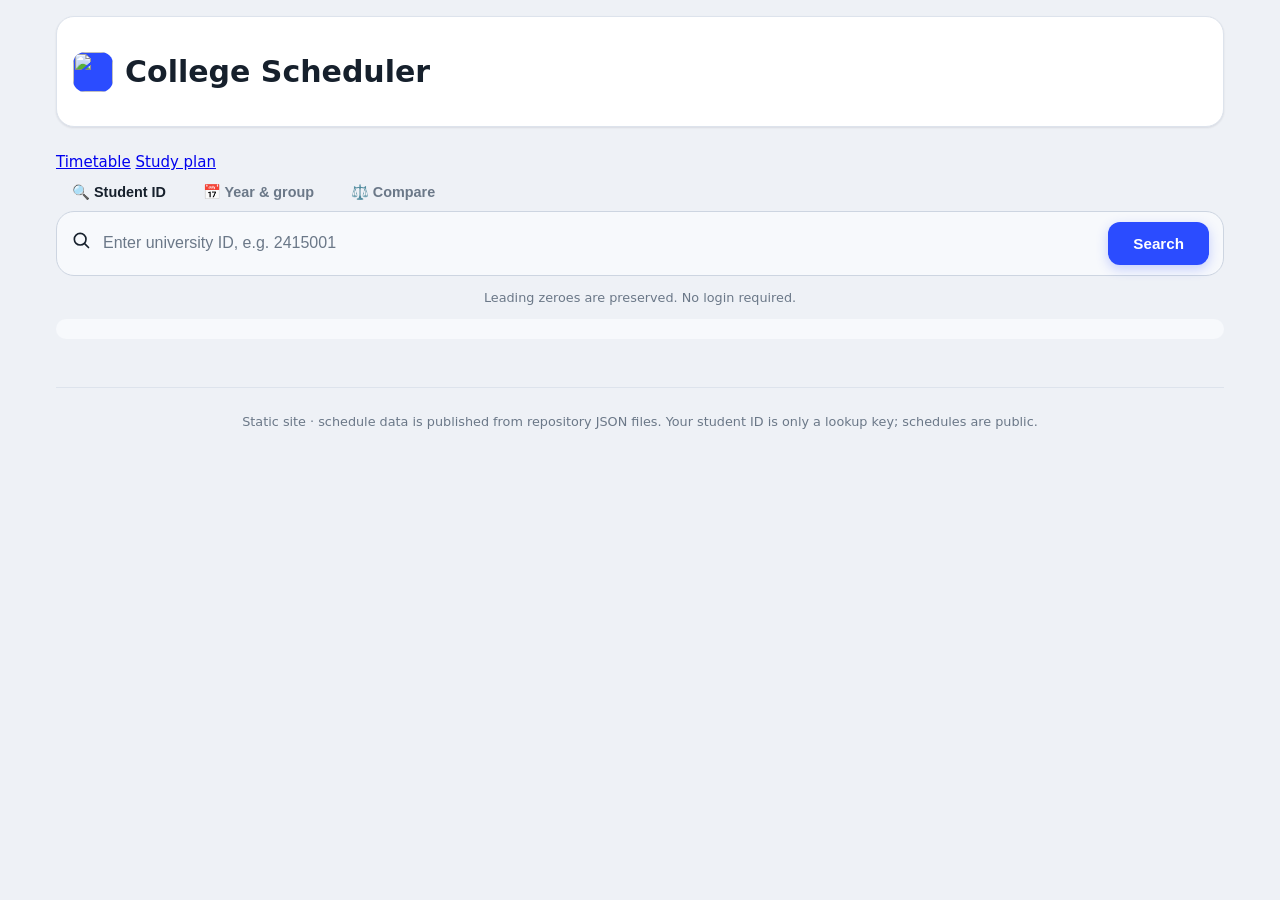
==== commit 99c4e7f7: "Update index.html" ====
--- a/index.html
+++ b/index.html
@@ -2,12 +2,9 @@
 <html lang="en">
   <head>
     <meta charset="utf-8" />
-    <meta name="viewport" content="width=device-width, initial-scale=1" />
+    <meta name="viewport" content="width=device-width, initial-scale=1, viewport-fit=cover" />
     <meta name="color-scheme" content="light" />
-    <meta
-      name="description"
-      content="College timetable lookup with Google Calendar-style weekly and daily schedule views, plus a cross-group schedule comparison tool."
-    />
+    <meta name="description" content="College timetable lookup with Google Calendar-style weekly and daily schedule views, plus a cross-group schedule comparison tool." />
     <title>College Scheduler</title>
 
     <link rel="icon" type="image/svg+xml" href="assets/favicon.svg" />
@@ -23,78 +20,62 @@
       @media (max-width: 560px) { .field-grid-4 { grid-template-columns: minmax(0, 1fr); } }
 
       /* ---- Compare tab ---- */
-      .cmp-intro { background: var(--accent-soft); border: 1px solid var(--accent); border-radius: 10px; padding: 10px 12px; font-size: 0.9rem; margin-bottom: 12px; }
+      .cmp-intro { background: var(--accent-soft); border: 1px solid var(--accent); border-radius: 12px; padding: 12px 14px; font-size: 0.9rem; margin-bottom: 16px; }
       .cmp-intro strong { color: var(--accent); }
-      .cmp-modes { display: grid; grid-template-columns: 1fr 1fr; gap: 10px; margin-bottom: 14px; }
+      .cmp-modes { display: grid; grid-template-columns: 1fr 1fr; gap: 12px; margin-bottom: 16px; }
       @media (max-width: 640px) { .cmp-modes { grid-template-columns: 1fr; } }
-      .cmp-mode-card { border: 1px solid var(--line); border-radius: 12px; padding: 12px; cursor: pointer; background: var(--surface); text-align: left; font: inherit; color: var(--text); }
-      .cmp-mode-card.active { border-color: var(--accent); box-shadow: 0 0 0 2px var(--accent-soft); }
-      .cmp-mode-card h3 { margin: 0 0 4px; font-size: 1rem; }
-      .cmp-mode-card p { margin: 0; font-size: 0.82rem; color: var(--muted); }
-      .cmp-mode-card .emoji { font-size: 1.3rem; margin-right: 6px; }
-
-      .cmp-controls { display: flex; flex-wrap: wrap; gap: 10px 14px; align-items: flex-end; }
-      .cmp-controls .field { display: flex; flex-direction: column; gap: 3px; min-width: 0; }
-      .cmp-controls label { font-size: 0.72rem; color: var(--muted); text-transform: uppercase; letter-spacing: .03em; }
-      .cmp-controls input, .cmp-controls select { font: inherit; padding: 7px 8px; border: 1px solid var(--line); border-radius: 8px; background: var(--surface); color: var(--text); min-width: 0; }
+      .cmp-mode-card { border: 1px solid var(--line); border-radius: 14px; padding: 14px; cursor: pointer; background: var(--surface); text-align: left; font: inherit; color: var(--text); transition: all 0.2s; }
+      .cmp-mode-card.active { border-color: var(--accent); box-shadow: 0 0 0 3px var(--accent-soft); }
+      .cmp-mode-card h3 { margin: 0 0 6px; font-size: 1rem; }
+      .cmp-mode-card p { margin: 0; font-size: 0.82rem; color: var(--muted); line-height: 1.4; }
+      .cmp-mode-card .emoji { font-size: 1.3rem; margin-right: 8px; }
+
+      .cmp-controls { display: flex; flex-wrap: wrap; gap: 12px 16px; align-items: flex-end; }
+      .cmp-controls .field { display: flex; flex-direction: column; gap: 4px; min-width: 0; }
+      .cmp-controls label { font-size: 0.72rem; color: var(--muted); text-transform: uppercase; letter-spacing: .04em; font-weight: 700; }
+      .cmp-controls input, .cmp-controls select { font: inherit; padding: 10px 12px; border: 1px solid var(--line); border-radius: 10px; background: var(--surface); color: var(--text); min-width: 0; font-size: 15px; }
       .cmp-controls input[type="time"] { width: 110px; }
       .cmp-controls input[type="date"] { width: 155px; }
-      .cmp-radio { display: inline-flex; gap: 12px; align-items: center; font-size: 0.85rem; padding: 7px 0; }
-      .cmp-radio label { display: inline-flex; gap: 5px; align-items: center; text-transform: none; letter-spacing: 0; color: var(--text); font-size: 0.85rem; }
-      .cmp-quick { display: flex; flex-wrap: wrap; gap: 4px; }
-      .cmp-quick button { border: 1px solid var(--line); background: var(--surface); border-radius: 6px; padding: 5px 8px; font: inherit; font-size: 0.78rem; cursor: pointer; color: var(--text); }
+      .cmp-radio { display: inline-flex; gap: 14px; align-items: center; font-size: 0.85rem; padding: 10px 0; }
+      .cmp-radio label { display: inline-flex; gap: 6px; align-items: center; text-transform: none; letter-spacing: 0; color: var(--text); font-size: 0.9rem; }
+      .cmp-quick { display: flex; flex-wrap: wrap; gap: 6px; }
+      .cmp-quick button { border: 1px solid var(--line); background: var(--surface); border-radius: 8px; padding: 8px 12px; font: inherit; font-size: 0.8rem; cursor: pointer; color: var(--text); font-weight: 600; }
       .cmp-quick button:hover { border-color: var(--accent); color: var(--accent); }
 
-      .cmp-legend { display: flex; flex-wrap: wrap; gap: 14px; font-size: 0.8rem; margin: 10px 0; color: var(--muted); }
-      .cmp-legend .dot { display: inline-block; width: 10px; height: 10px; border-radius: 50%; margin-right: 5px; vertical-align: middle; }
+      .cmp-legend { display: flex; flex-wrap: wrap; gap: 16px; font-size: 0.8rem; margin: 12px 0; color: var(--muted); }
+      .cmp-legend .dot { display: inline-block; width: 10px; height: 10px; border-radius: 50%; margin-right: 6px; vertical-align: middle; }
       .dot-free { background: #188038; } .dot-busy { background: #b06000; } .dot-nodata { background: #9aa0a6; }
 
-      .cmp-summary { font-size: 0.95rem; margin: 8px 0; line-height: 1.5; }
+      .cmp-summary { font-size: 0.95rem; margin: 10px 0; line-height: 1.5; }
       .cmp-summary .big { font-size: 1.15rem; font-weight: 700; }
       .cmp-summary .free-n { color: #188038; } .cmp-summary .busy-n { color: #b06000; } .cmp-summary .nodata-n { color: #9aa0a6; }
 
-      .cmp-chips { display: flex; flex-wrap: wrap; gap: 6px; margin: 8px 0; min-height: 30px; }
-      .cmp-chip { display: inline-flex; align-items: center; gap: 6px; border: 1px solid var(--line); border-radius: 999px; padding: 4px 6px 4px 10px; font-size: 0.82rem; background: var(--surface); }
+      .cmp-chips { display: flex; flex-wrap: wrap; gap: 8px; margin: 10px 0; min-height: 32px; }
+      .cmp-chip { display: inline-flex; align-items: center; gap: 8px; border: 1px solid var(--line); border-radius: 999px; padding: 6px 8px 6px 12px; font-size: 0.82rem; background: var(--surface); font-weight: 500; }
       .cmp-chip.ref { border-color: var(--accent); background: var(--accent-soft); }
-      .cmp-chip .cmp-chip-star { border: none; background: none; cursor: pointer; font-size: 0.95rem; color: var(--muted); padding: 0 2px; }
+      .cmp-chip .cmp-chip-star { border: none; background: none; cursor: pointer; font-size: 1rem; color: var(--muted); padding: 0 4px; }
       .cmp-chip.ref .cmp-chip-star { color: var(--accent); }
-      .cmp-chip .cmp-chip-x { border: none; background: none; cursor: pointer; color: var(--muted); font-size: 1rem; line-height: 1; padding: 0 3px; }
+      .cmp-chip .cmp-chip-x { border: none; background: none; cursor: pointer; color: var(--muted); font-size: 1.1rem; line-height: 1; padding: 0 4px; }
       .cmp-chip .cmp-chip-x:hover { color: #d93025; }
 
-      .cmp-scroll { overflow: auto; max-height: 70vh; border: 1px solid var(--line); border-radius: 10px; }
+      .cmp-scroll { overflow: auto; max-height: 70vh; border: 1px solid var(--line); border-radius: 12px; }
       table.cmp-table { border-collapse: collapse; width: 100%; font-size: 0.85rem; }
-      table.cmp-table th, table.cmp-table td { padding: 7px 10px; border-bottom: 1px solid var(--line); text-align: left; vertical-align: top; }
-      table.cmp-table thead th { position: sticky; top: 0; background: var(--surface); z-index: 2; font-size: 0.74rem; text-transform: uppercase; letter-spacing: .03em; color: var(--muted); }
+      table.cmp-table th, table.cmp-table td { padding: 10px 12px; border-bottom: 1px solid var(--line); text-align: left; vertical-align: top; }
+      table.cmp-table thead th { position: sticky; top: 0; background: var(--surface); z-index: 2; font-size: 0.74rem; text-transform: uppercase; letter-spacing: .04em; color: var(--muted); font-weight: 700; }
       table.cmp-table td.cmp-time { white-space: nowrap; color: var(--muted); font-variant-numeric: tabular-nums; position: sticky; left: 0; background: var(--surface); z-index: 1; }
       table.cmp-table thead th.cmp-time { z-index: 3; }
       .cmp-status-free { color: #188038; font-weight: 600; }
       .cmp-status-busy { color: #b06000; font-weight: 600; }
       .cmp-status-nodata { color: #9aa0a6; font-style: italic; }
-      .cmp-ev { display: block; padding: 2px 5px; border-radius: 5px; margin: 1px 0; border-left: 3px solid var(--line); }
+      .cmp-ev { display: block; padding: 4px 8px; border-radius: 6px; margin: 2px 0; border-left: 3px solid var(--line); font-size: 0.8rem; }
       .cmp-ev.free { color: var(--muted); border-left-color: transparent; }
       .cmp-swok { color: #188038; font-weight: 700; } .cmp-swbad { color: #d93025; font-weight: 700; }
       .cmp-col-ref { background: var(--accent-soft); }
-      .cmp-common { display: flex; flex-wrap: wrap; gap: 6px; margin-top: 8px; }
-      .cmp-common .win { border: 1px solid #188038; color: #188038; background: #e6f4ea; border-radius: 6px; padding: 3px 9px; font-size: 0.8rem; }
-      .cmp-empty { color: var(--muted); font-size: 0.88rem; padding: 8px 0; }
-      .cmp-actions { display: flex; flex-wrap: wrap; gap: 8px; margin-top: 8px; align-items: center; }
-      .cmp-toggle { display: inline-flex; gap: 6px; align-items: center; font-size: 0.85rem; }
-      
-      /* Mobile optimizations for Compare controls */
-      @media (max-width: 700px) {
-        .cmp-controls {
-          display: grid;
-          grid-template-columns: 1fr 1fr;
-          gap: 12px;
-        }
-        .cmp-controls .field {
-          width: 100%;
-        }
-        .cmp-controls input[type="time"],
-        .cmp-controls input[type="date"] {
-          width: 100%;
-        }
-      }
+      .cmp-common { display: flex; flex-wrap: wrap; gap: 8px; margin-top: 10px; }
+      .cmp-common .win { border: 1px solid #188038; color: #188038; background: #e6f4ea; border-radius: 8px; padding: 4px 10px; font-size: 0.8rem; font-weight: 600; }
+      .cmp-empty { color: var(--muted); font-size: 0.88rem; padding: 10px 0; }
+      .cmp-actions { display: flex; flex-wrap: wrap; gap: 10px; margin-top: 10px; align-items: center; }
+      .cmp-toggle { display: inline-flex; gap: 8px; align-items: center; font-size: 0.85rem; }
     </style>
   </head>
   <body>
@@ -102,23 +83,14 @@
       <header class="topbar">
         <div class="topbar-brand">
           <img class="logo-mark" src="assets/favicon.svg" alt="" aria-hidden="true" />
-          <div class="brand-text">
-            <h1 id="site-title">College Scheduler</h1>
-            <p id="site-subtitle">
-              Faculty of Pharmacy · timetable, events, and calendar subscription
-            </p>
-          </div>
+          <h1 id="site-title">College Scheduler</h1>
         </div>
-        
-        <nav class="site-nav" aria-label="Sections">
-          <a href="index.html" aria-current="page">Timetable</a>
-          <a href="study.html">Study plan</a>
-        </nav>
-
-        <p class="privacy-note" id="privacy-notice">
-          Your student ID is only a lookup key. It is not a password. Schedules are public.
-        </p>
       </header>
+
+      <nav class="site-nav" aria-label="Sections">
+        <a href="index.html" aria-current="page">Timetable</a>
+        <a href="study.html">Study plan</a>
+      </nav>
 
       <section class="lookup-panel" aria-labelledby="lookup-heading">
         <h2 id="lookup-heading" class="sr-only">Schedule lookup</h2>
@@ -131,7 +103,7 @@
             </button>
             <button type="button" class="segment" data-mode="manual" aria-pressed="false">
               <span class="segment-icon" aria-hidden="true">📅</span>
-              <span>Year &amp; group</span>
+              <span>Year & group</span>
             </button>
             <button type="button" class="segment" data-mode="compare" aria-pressed="false">
               <span class="segment-icon" aria-hidden="true">⚖️</span>
@@ -210,6 +182,7 @@
               </button>
             </div>
 
+            <!-- Find a free time (event planners) -->
             <div id="cmp-slot-panel">
               <div class="cmp-controls">
                 <div class="field">
@@ -248,7 +221,7 @@
                   <label>Show as</label>
                   <span class="cmp-radio">
                     <label><input type="radio" name="cmp-gran" value="group" checked /> Whole group</label>
-                    <label><input type="radio" name="cmp-gran" value="subgroup" /> Sub‑group (1A, 1B…)</label>
+                    <label><input type="radio" name="cmp-gran" value="subgroup" /> Sub‑group</label>
                   </span>
                 </div>
                 <div class="field">
@@ -256,12 +229,13 @@
                   <button class="btn primary" type="submit">Check who’s free</button>
                 </div>
               </div>
-              <p class="hint">Pick the <strong>exact date</strong> — the tool honors alternating A/B weeks, batch times, one‑off exams and the mid‑term break, so “Monday 9am” is answered for that specific Monday.</p>
+              <p class="hint">Pick the <strong>exact date</strong> — the tool honors alternating A/B weeks, batch times, one‑off exams and the mid‑term break.</p>
               <div id="cmp-slot-result"></div>
             </div>
 
+            <!-- Compare side by side (class swapping) -->
             <div id="cmp-side-panel" hidden>
-              <p class="hint" style="margin-bottom:8px;">Add the groups you want to compare, then <strong>★ the one you’re trying to fit around</strong> (e.g. your own). A ✓ next to a session means the ★ group is free then, so you could sit it; ✗ means they’re busy.</p>
+              <p class="hint" style="margin-bottom:10px;">Add the groups you want to compare, then <strong>★ the one you’re trying to fit around</strong> (e.g. your own). A ✓ next to a session means the ★ group is free then, so you could sit it; ✗ means they’re busy.</p>
               <div class="cmp-controls">
                 <div class="field">
                   <label for="cmp-p-program">Program</label>
@@ -298,7 +272,7 @@
 
               <div class="cmp-chips" id="cmp-chips" aria-label="Groups selected for comparison"></div>
 
-              <div class="cmp-controls" style="margin-top:6px;">
+              <div class="cmp-controls" style="margin-top:8px;">
                 <div class="field">
                   <label>Day to view</label>
                   <div class="cmp-actions" style="margin:0;">
@@ -349,7 +323,7 @@
       </section>
 
       <footer class="footer">
-        Static site · schedule data is published from repository JSON files.
+        Static site · schedule data is published from repository JSON files. Your student ID is only a lookup key; schedules are public.
       </footer>
     </div>
 
